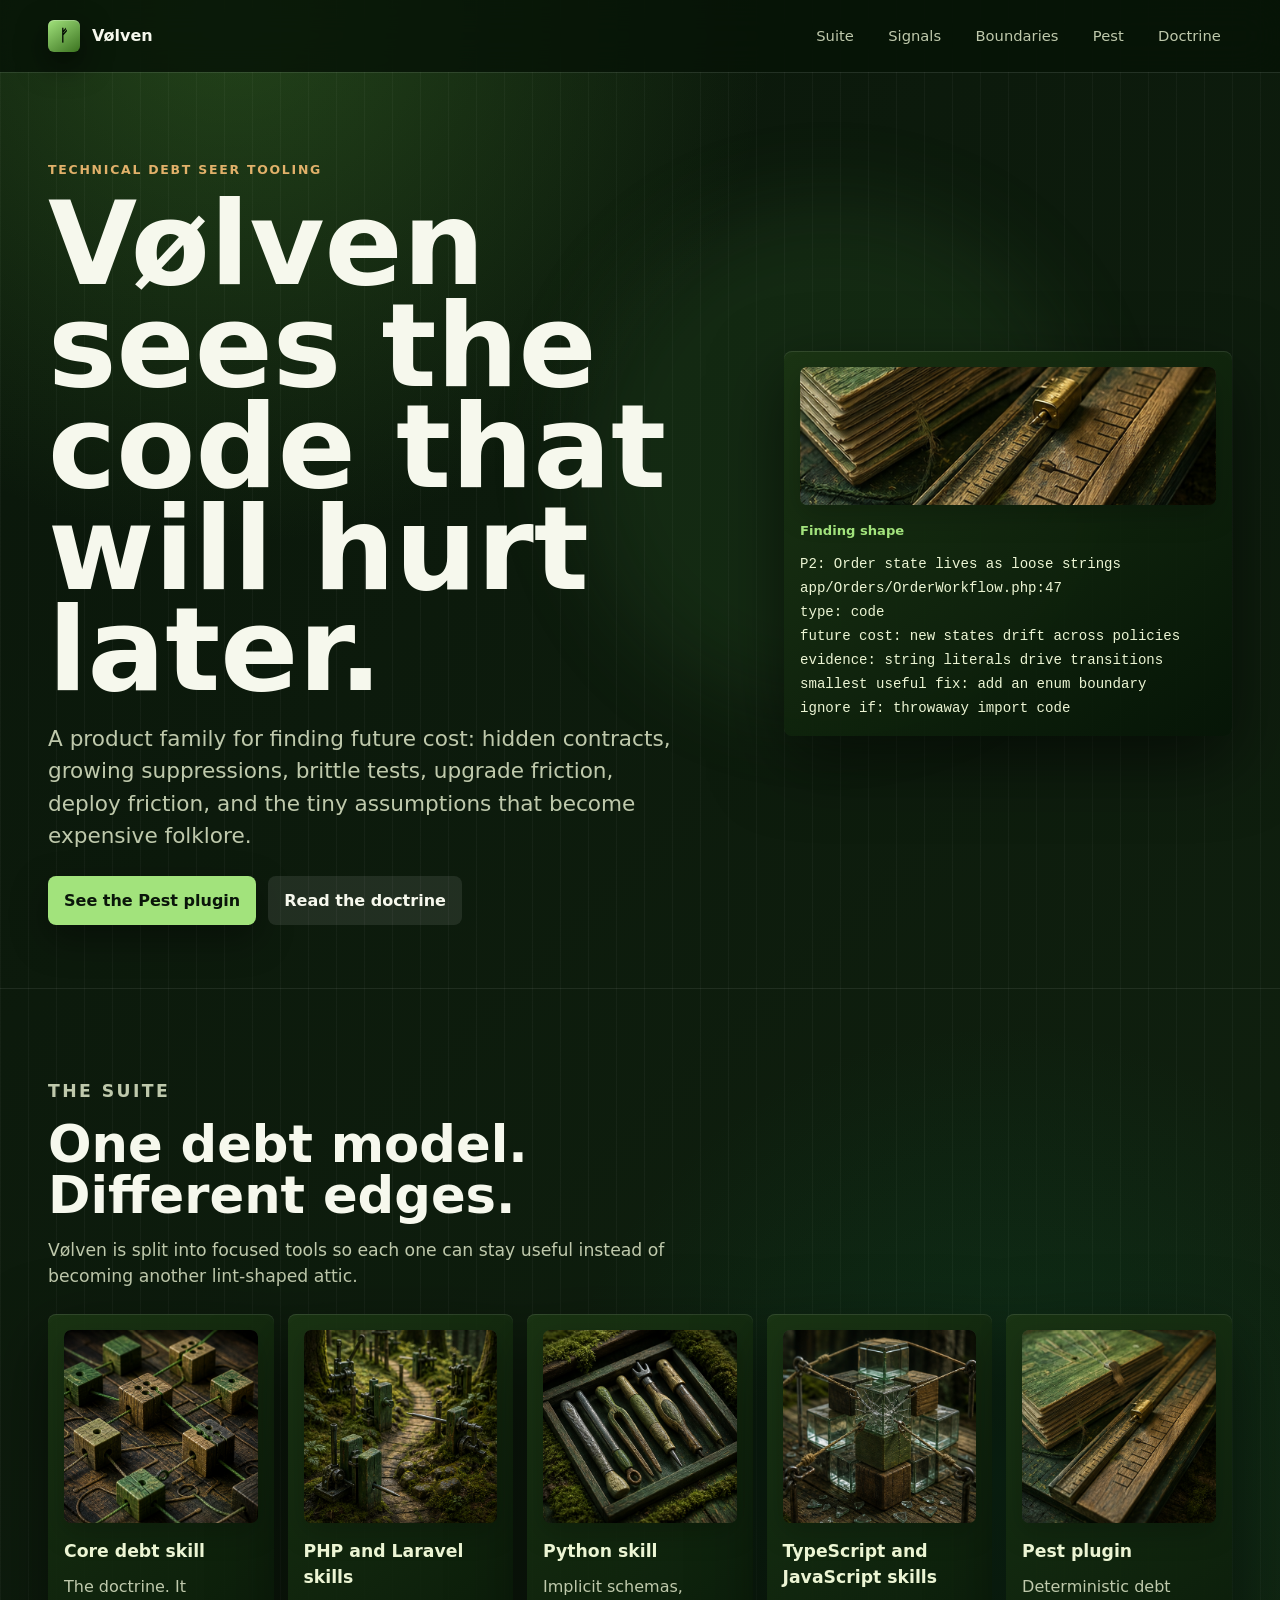
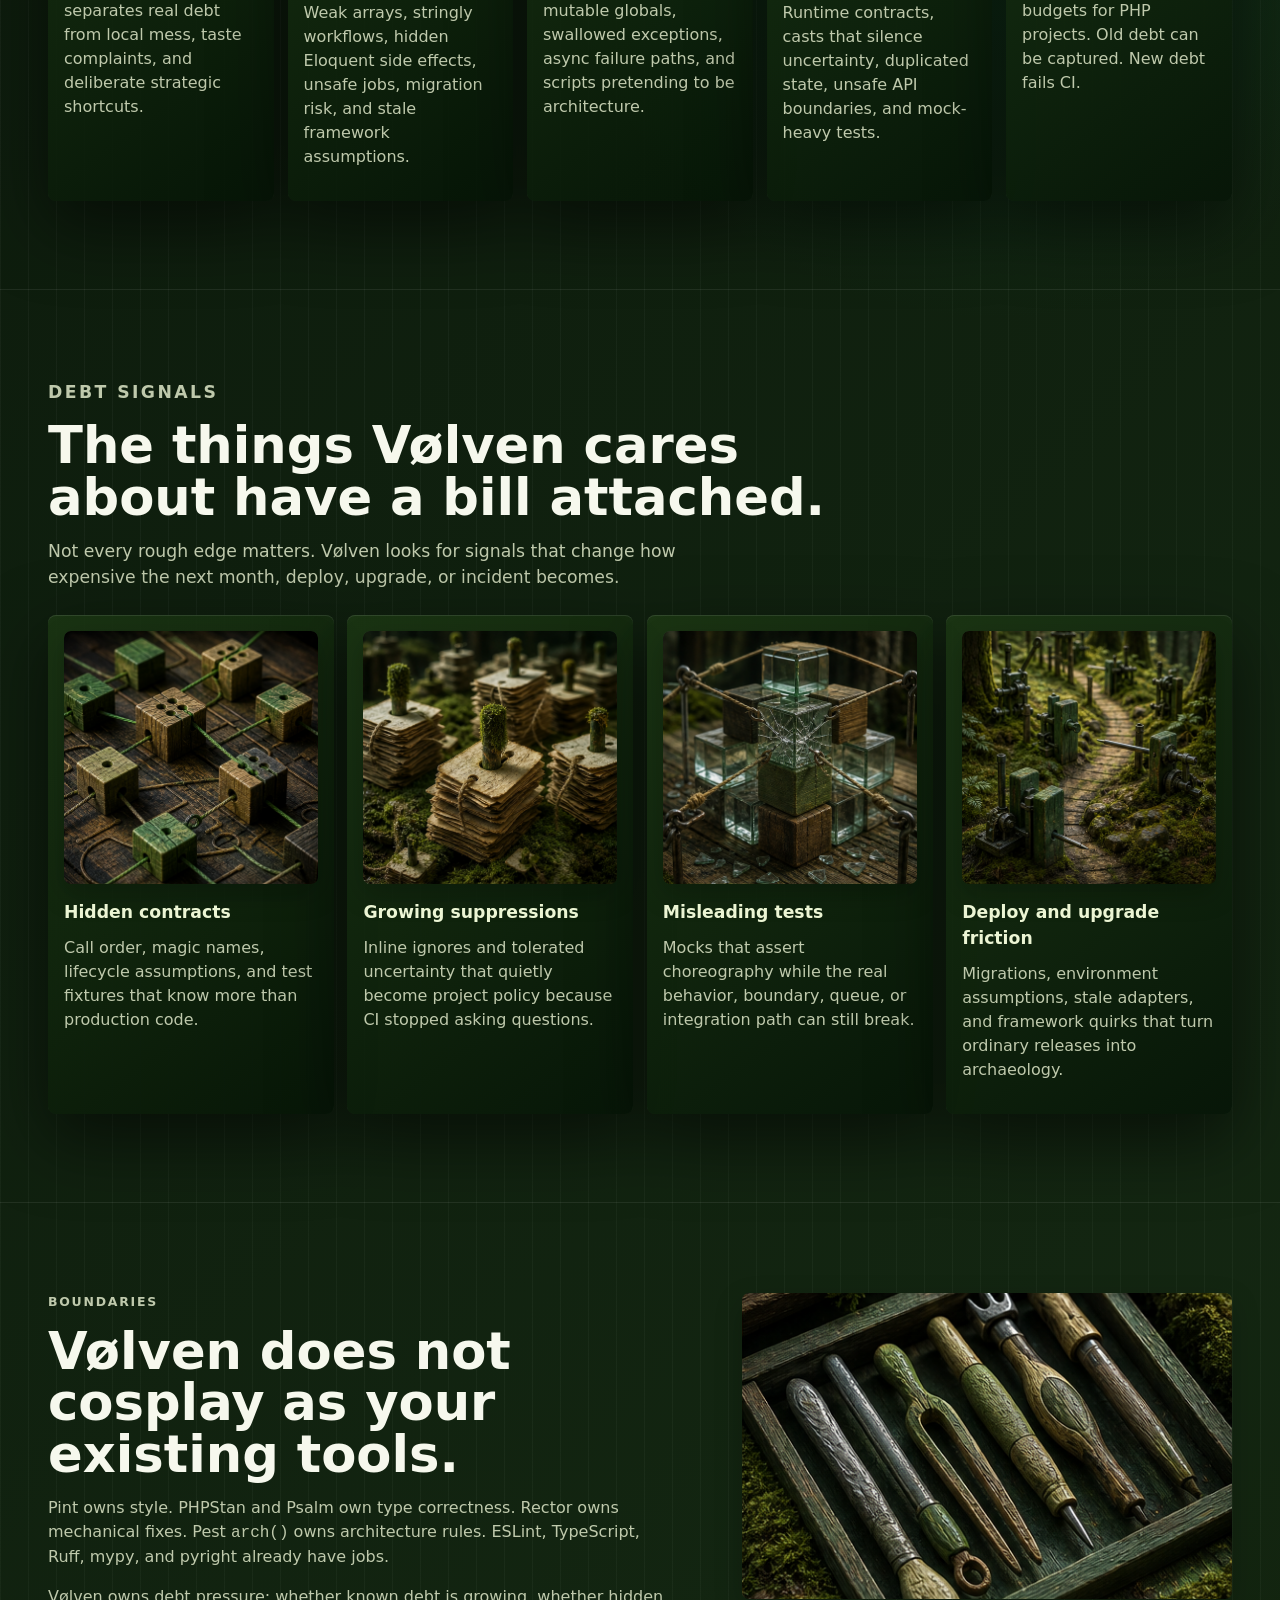
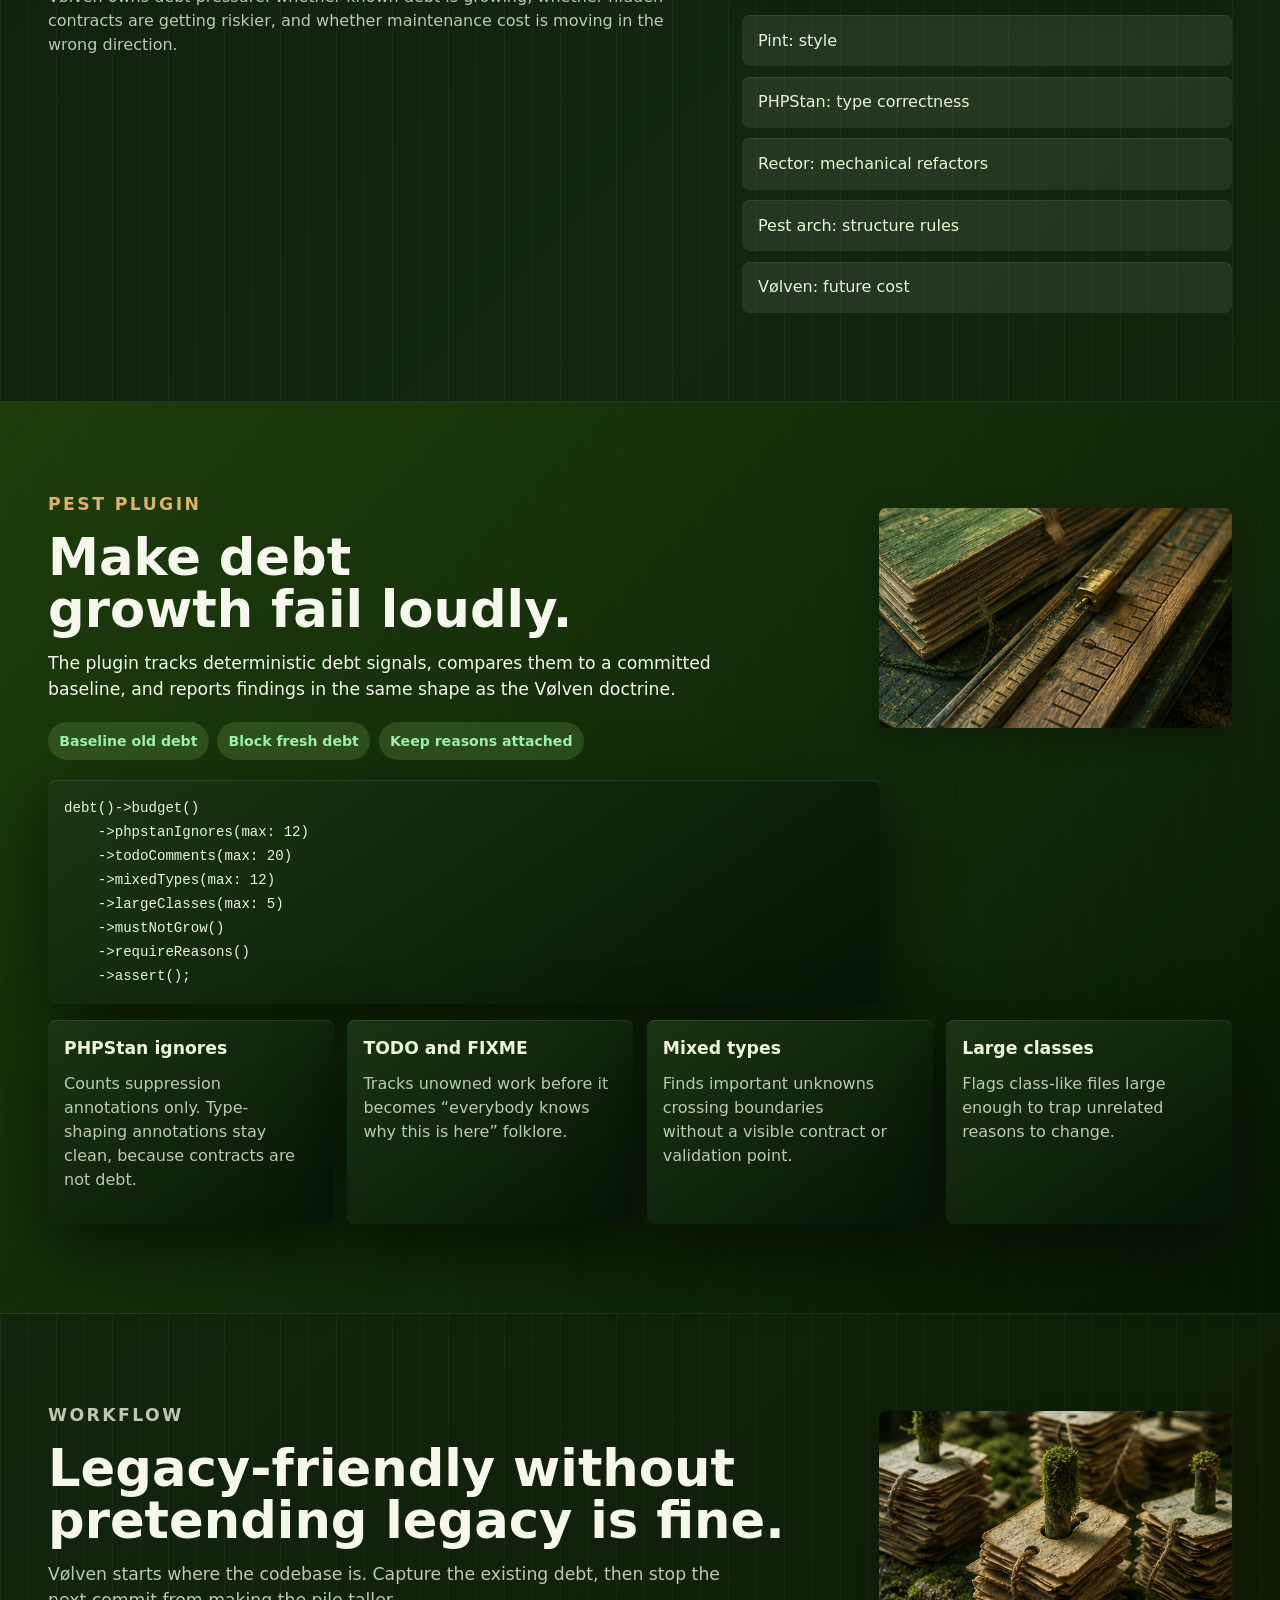
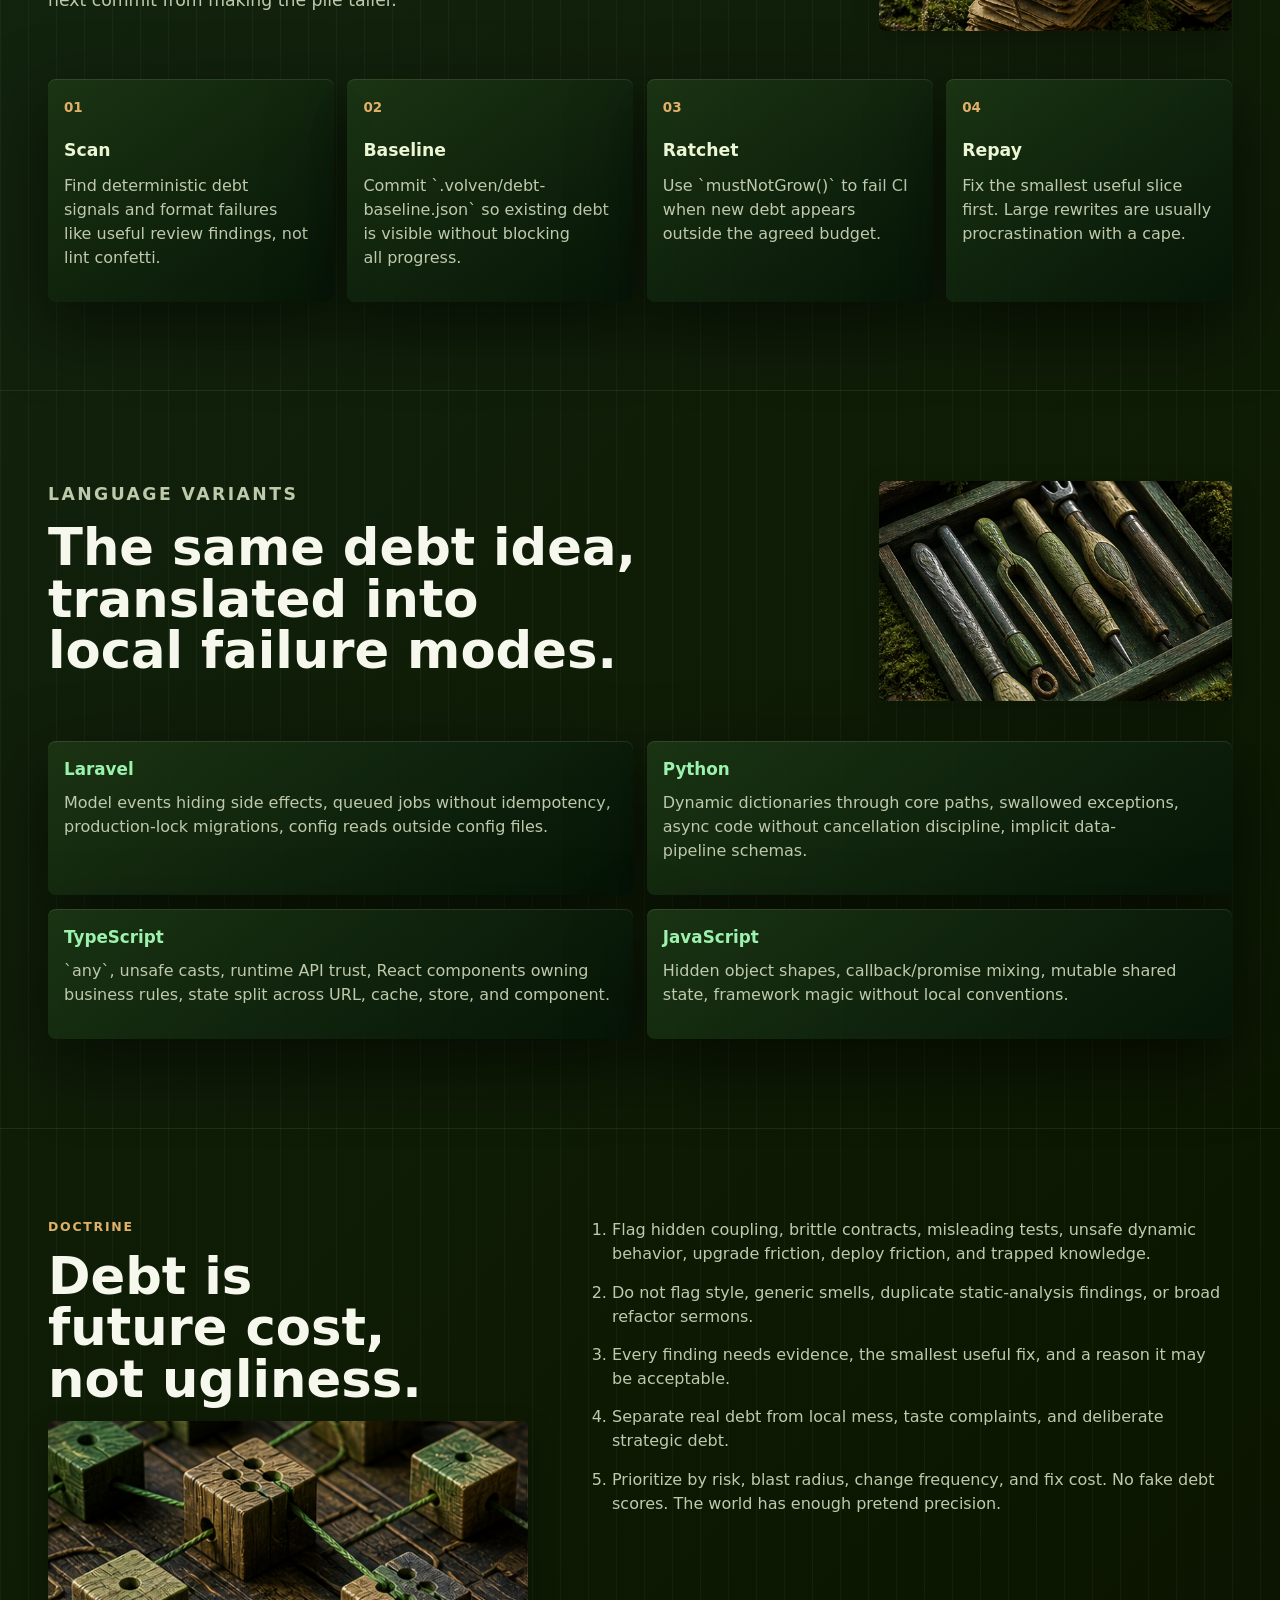
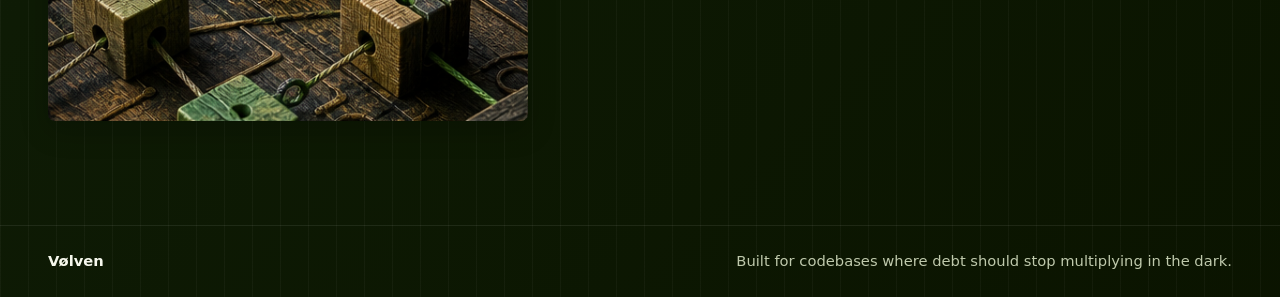
==== index.html @ 2386a79e "chore: initial Volven slice" ====
<!doctype html>
<html lang="en">
<head>
    <meta charset="utf-8">
    <meta name="viewport" content="width=device-width, initial-scale=1">
    <title>Vølven | Technical Debt Seer Tooling</title>
    <meta name="description" content="Vølven sees the code that will hurt later. Debt-review skills and Pest budgets for teams that want debt growth to fail in CI.">
    <link rel="icon" href="./assets/images/baseline-ratchet.png">
    <link rel="stylesheet" href="./assets/styles.css">
</head>
<body>
    <header class="site-header" aria-label="Site header">
        <a class="brand" href="#top" aria-label="Vølven home">
            <span class="brand-mark" aria-hidden="true">ᚠ</span>
            <span>Vølven</span>
        </a>
        <nav aria-label="Primary navigation">
            <a href="#suite">Suite</a>
            <a href="#signals">Signals</a>
            <a href="#boundaries">Boundaries</a>
            <a href="#pest">Pest</a>
            <a href="#doctrine">Doctrine</a>
        </nav>
    </header>

    <main id="top">
        <section class="hero">
            <div class="hero-inner">
                <p class="eyebrow">Technical debt seer tooling</p>
                <h1>Vølven sees the code that will hurt later.</h1>
                <p class="hero-copy">A product family for finding future cost: hidden contracts, growing suppressions, brittle tests, upgrade friction, deploy friction, and the tiny assumptions that become expensive folklore.</p>
                <div class="hero-actions" aria-label="Primary actions">
                    <a class="button primary" href="#pest">See the Pest plugin</a>
                    <a class="button secondary" href="#doctrine">Read the doctrine</a>
                </div>
            </div>
            <aside class="hero-panel" aria-label="Debt finding example">
                <img class="panel-image" src="./assets/images/baseline-ratchet.png" alt="">
                <p class="panel-label">Finding shape</p>
                <pre><code>P2: Order state lives as loose strings
app/Orders/OrderWorkflow.php:47
type: code
future cost: new states drift across policies
evidence: string literals drive transitions
smallest useful fix: add an enum boundary
ignore if: throwaway import code</code></pre>
            </aside>
        </section>

        <section id="suite" class="section">
            <div class="section-heading">
                <p class="eyebrow">The suite</p>
                <h2>One debt model. Different edges.</h2>
                <p>Vølven is split into focused tools so each one can stay useful instead of becoming another lint-shaped attic.</p>
            </div>
            <div class="suite-grid">
                <article>
                    <img class="card-image" src="./assets/images/hidden-contracts.png" alt="">
                    <h3>Core debt skill</h3>
                    <p>The doctrine. It separates real debt from local mess, taste complaints, and deliberate strategic shortcuts.</p>
                </article>
                <article>
                    <img class="card-image" src="./assets/images/deploy-friction.png" alt="">
                    <h3>PHP and Laravel skills</h3>
                    <p>Weak arrays, stringly workflows, hidden Eloquent side effects, unsafe jobs, migration risk, and stale framework assumptions.</p>
                </article>
                <article>
                    <img class="card-image" src="./assets/images/language-variants.png" alt="">
                    <h3>Python skill</h3>
                    <p>Implicit schemas, mutable globals, swallowed exceptions, async failure paths, and scripts pretending to be architecture.</p>
                </article>
                <article>
                    <img class="card-image" src="./assets/images/brittle-tests.png" alt="">
                    <h3>TypeScript and JavaScript skills</h3>
                    <p>Runtime contracts, casts that silence uncertainty, duplicated state, unsafe API boundaries, and mock-heavy tests.</p>
                </article>
                <article>
                    <img class="card-image" src="./assets/images/baseline-ratchet.png" alt="">
                    <h3>Pest plugin</h3>
                    <p>Deterministic debt budgets for PHP projects. Old debt can be captured. New debt fails CI.</p>
                </article>
            </div>
        </section>

        <section id="signals" class="section">
            <div class="section-heading">
                <p class="eyebrow">Debt signals</p>
                <h2>The things Vølven cares about have a bill attached.</h2>
                <p>Not every rough edge matters. Vølven looks for signals that change how expensive the next month, deploy, upgrade, or incident becomes.</p>
            </div>
            <div class="signal-grid">
                <article>
                    <img class="card-image" src="./assets/images/hidden-contracts.png" alt="">
                    <h3>Hidden contracts</h3>
                    <p>Call order, magic names, lifecycle assumptions, and test fixtures that know more than production code.</p>
                </article>
                <article>
                    <img class="card-image" src="./assets/images/growing-suppressions.png" alt="">
                    <h3>Growing suppressions</h3>
                    <p>Inline ignores and tolerated uncertainty that quietly become project policy because CI stopped asking questions.</p>
                </article>
                <article>
                    <img class="card-image" src="./assets/images/brittle-tests.png" alt="">
                    <h3>Misleading tests</h3>
                    <p>Mocks that assert choreography while the real behavior, boundary, queue, or integration path can still break.</p>
                </article>
                <article>
                    <img class="card-image" src="./assets/images/deploy-friction.png" alt="">
                    <h3>Deploy and upgrade friction</h3>
                    <p>Migrations, environment assumptions, stale adapters, and framework quirks that turn ordinary releases into archaeology.</p>
                </article>
            </div>
        </section>

        <section id="boundaries" class="section split">
            <div>
                <p class="eyebrow">Boundaries</p>
                <h2>Vølven does not cosplay as your existing tools.</h2>
                <p>Pint owns style. PHPStan and Psalm own type correctness. Rector owns mechanical fixes. Pest <code>arch()</code> owns architecture rules. ESLint, TypeScript, Ruff, mypy, and pyright already have jobs.</p>
                <p>Vølven owns debt pressure: whether known debt is growing, whether hidden contracts are getting riskier, and whether maintenance cost is moving in the wrong direction.</p>
            </div>
            <div>
                <img class="section-image" src="./assets/images/language-variants.png" alt="">
                <div class="boundary-list" aria-label="Tool boundaries">
                    <span>Pint: style</span>
                    <span>PHPStan: type correctness</span>
                    <span>Rector: mechanical refactors</span>
                    <span>Pest arch: structure rules</span>
                    <span>Vølven: future cost</span>
                </div>
            </div>
        </section>

        <section id="pest" class="section pest-band">
            <div class="pest-layout">
                <div>
                    <p class="eyebrow">Pest plugin</p>
                    <h2>Make debt growth fail loudly.</h2>
                    <p>The plugin tracks deterministic debt signals, compares them to a committed baseline, and reports findings in the same shape as the Vølven doctrine.</p>
                    <div class="pest-points">
                        <span>Baseline old debt</span>
                        <span>Block fresh debt</span>
                        <span>Keep reasons attached</span>
                    </div>
                </div>
                <img class="section-image" src="./assets/images/baseline-ratchet.png" alt="">
            </div>
            <pre class="code-block"><code>debt()->budget()
    ->phpstanIgnores(max: 12)
    ->todoComments(max: 20)
    ->mixedTypes(max: 12)
    ->largeClasses(max: 5)
    ->mustNotGrow()
    ->requireReasons()
    ->assert();</code></pre>
            <div class="budget-grid">
                <article>
                    <h3>PHPStan ignores</h3>
                    <p>Counts suppression annotations only. Type-shaping annotations stay clean, because contracts are not debt.</p>
                </article>
                <article>
                    <h3>TODO and FIXME</h3>
                    <p>Tracks unowned work before it becomes “everybody knows why this is here” folklore.</p>
                </article>
                <article>
                    <h3>Mixed types</h3>
                    <p>Finds important unknowns crossing boundaries without a visible contract or validation point.</p>
                </article>
                <article>
                    <h3>Large classes</h3>
                    <p>Flags class-like files large enough to trap unrelated reasons to change.</p>
                </article>
            </div>
        </section>

        <section class="section workflow">
            <div class="section-intro">
                <div class="section-heading">
                    <p class="eyebrow">Workflow</p>
                    <h2>Legacy-friendly without pretending legacy is fine.</h2>
                    <p>Vølven starts where the codebase is. Capture the existing debt, then stop the next commit from making the pile taller.</p>
                </div>
                <img class="section-image" src="./assets/images/growing-suppressions.png" alt="">
            </div>
            <div class="workflow-steps">
                <article>
                    <span>01</span>
                    <h3>Scan</h3>
                    <p>Find deterministic debt signals and format failures like useful review findings, not lint confetti.</p>
                </article>
                <article>
                    <span>02</span>
                    <h3>Baseline</h3>
                    <p>Commit `.volven/debt-baseline.json` so existing debt is visible without blocking all progress.</p>
                </article>
                <article>
                    <span>03</span>
                    <h3>Ratchet</h3>
                    <p>Use `mustNotGrow()` to fail CI when new debt appears outside the agreed budget.</p>
                </article>
                <article>
                    <span>04</span>
                    <h3>Repay</h3>
                    <p>Fix the smallest useful slice first. Large rewrites are usually procrastination with a cape.</p>
                </article>
            </div>
        </section>

        <section class="section variants">
            <div class="section-intro">
                <div class="section-heading">
                    <p class="eyebrow">Language variants</p>
                    <h2>The same debt idea, translated into local failure modes.</h2>
                </div>
                <img class="section-image" src="./assets/images/language-variants.png" alt="">
            </div>
            <div class="variant-list">
                <article>
                    <strong>Laravel</strong>
                    <p>Model events hiding side effects, queued jobs without idempotency, production-lock migrations, config reads outside config files.</p>
                </article>
                <article>
                    <strong>Python</strong>
                    <p>Dynamic dictionaries through core paths, swallowed exceptions, async code without cancellation discipline, implicit data-pipeline schemas.</p>
                </article>
                <article>
                    <strong>TypeScript</strong>
                    <p>`any`, unsafe casts, runtime API trust, React components owning business rules, state split across URL, cache, store, and component.</p>
                </article>
                <article>
                    <strong>JavaScript</strong>
                    <p>Hidden object shapes, callback/promise mixing, mutable shared state, framework magic without local conventions.</p>
                </article>
            </div>
        </section>

        <section id="doctrine" class="section doctrine">
            <div>
                <p class="eyebrow">Doctrine</p>
                <h2>Debt is future cost, not ugliness.</h2>
                <img class="section-image" src="./assets/images/hidden-contracts.png" alt="">
            </div>
            <ol>
                <li>Flag hidden coupling, brittle contracts, misleading tests, unsafe dynamic behavior, upgrade friction, deploy friction, and trapped knowledge.</li>
                <li>Do not flag style, generic smells, duplicate static-analysis findings, or broad refactor sermons.</li>
                <li>Every finding needs evidence, the smallest useful fix, and a reason it may be acceptable.</li>
                <li>Separate real debt from local mess, taste complaints, and deliberate strategic debt.</li>
                <li>Prioritize by risk, blast radius, change frequency, and fix cost. No fake debt scores. The world has enough pretend precision.</li>
            </ol>
        </section>
    </main>

    <footer>
        <span>Vølven</span>
        <span>Built for codebases where debt should stop multiplying in the dark.</span>
    </footer>

    <script src="./assets/site.js"></script>
</body>
</html>
---- assets/styles.css ----
:root {
    color-scheme: dark;
    --wood-950: oklch(0.185 0.030 145);
    --wood-900: oklch(0.245 0.045 142);
    --wood-800: oklch(0.335 0.060 136);
    --moss-800: oklch(0.360 0.095 139);
    --moss-700: oklch(0.500 0.130 137);
    --moss-500: oklch(0.690 0.160 139);
    --moss-300: oklch(0.850 0.150 135);
    --fern-200: oklch(0.885 0.125 150);
    --lichen-100: oklch(0.955 0.045 120);
    --amber-300: oklch(0.790 0.105 76);
    --ink: oklch(0.975 0.015 115);
    --muted: oklch(0.820 0.040 122);
    --shadow: oklch(0.070 0.015 145 / 0.55);
    --radius: 8px;
}

* {
    box-sizing: border-box;
}

html {
    scroll-behavior: smooth;
    -webkit-font-smoothing: antialiased;
}

body {
    margin: 0;
    min-width: 320px;
    background:
        linear-gradient(90deg, oklch(1 0 0 / 0.035) 1px, transparent 1px) 0 0 / 28px 28px,
        radial-gradient(circle at 18% 0%, oklch(0.620 0.150 138 / 0.34), transparent 34rem),
        radial-gradient(circle at 78% 22%, oklch(0.500 0.120 155 / 0.20), transparent 28rem),
        linear-gradient(135deg, var(--wood-950), var(--wood-900) 52%, oklch(0.175 0.045 128));
    color: var(--ink);
    font-family: Inter, ui-sans-serif, system-ui, -apple-system, BlinkMacSystemFont, "Segoe UI", sans-serif;
    line-height: 1.5;
    animation: page-glow 16s ease-in-out infinite alternate;
}

a {
    color: inherit;
}

code,
pre {
    font-family: "SFMono-Regular", Consolas, "Liberation Mono", monospace;
}

.site-header {
    position: sticky;
    top: 0;
    z-index: 10;
    display: flex;
    align-items: center;
    justify-content: space-between;
    gap: 1rem;
    padding: 1rem clamp(1rem, 4vw, 3rem);
    background: oklch(0.175 0.035 145 / 0.84);
    backdrop-filter: blur(18px);
    box-shadow: 0 1px 0 oklch(1 0 0 / 0.10);
}

.brand,
nav {
    display: flex;
    align-items: center;
    gap: 0.75rem;
}

.brand {
    text-decoration: none;
    font-weight: 800;
    letter-spacing: 0;
}

.brand-mark {
    display: grid;
    width: 2rem;
    height: 2rem;
    place-items: center;
    border-radius: 6px;
    background: linear-gradient(145deg, var(--moss-300), var(--moss-700));
    color: oklch(0.130 0.025 145);
    box-shadow: inset 0 1px 0 oklch(1 0 0 / 0.24), 0 12px 30px var(--shadow);
    animation: mark-breathe 5s ease-in-out infinite;
}

nav a {
    padding: 0.55rem 0.7rem;
    border-radius: 6px;
    color: var(--muted);
    font-size: 0.92rem;
    text-decoration: none;
    transition: color 160ms ease-out, background-color 160ms ease-out, scale 120ms ease-out, translate 160ms ease-out;
}

nav a:active,
.button:active {
    scale: 0.96;
}

.hero {
    position: relative;
    display: grid;
    min-height: calc(100svh - 4.1rem);
    grid-template-columns: minmax(0, 1.08fr) minmax(20rem, 0.72fr);
    gap: clamp(2rem, 5vw, 5rem);
    align-items: center;
    padding: clamp(3rem, 7vw, 7rem) clamp(1rem, 4vw, 3rem) clamp(2rem, 5vw, 4rem);
    box-shadow: inset 0 -1px 0 oklch(1 0 0 / 0.08);
    overflow: hidden;
}

.hero::before {
    position: absolute;
    inset: 14% auto auto 48%;
    width: 32rem;
    height: 32rem;
    border-radius: 50%;
    background: oklch(0.650 0.150 140 / 0.11);
    content: "";
    filter: blur(42px);
    pointer-events: none;
    transform: translate3d(-8%, 0, 0);
    animation: hero-drift 13s ease-in-out infinite alternate;
}

.hero > * {
    position: relative;
}

.hero-inner {
    max-width: 54rem;
    animation: rise-in 720ms cubic-bezier(0.2, 0, 0, 1) both;
}

.eyebrow {
    margin: 0 0 0.9rem;
    color: var(--amber-300);
    font-size: 0.78rem;
    font-weight: 800;
    letter-spacing: 0.14em;
    text-transform: uppercase;
}

h1,
h2,
h3,
p {
    margin-top: 0;
}

h1 {
    max-width: 13ch;
    margin-bottom: 1.35rem;
    font-size: clamp(4rem, 9vw, 8.6rem);
    line-height: 0.88;
    letter-spacing: 0;
    text-wrap: balance;
}

h2 {
    margin-bottom: 1rem;
    font-size: clamp(2rem, 4vw, 4rem);
    line-height: 1;
    letter-spacing: 0;
    text-wrap: balance;
}

h3 {
    margin-bottom: 0.6rem;
    color: var(--lichen-100);
    font-size: 1.08rem;
}

.hero-copy,
.section-heading p,
.split p,
.suite-grid p,
.signal-grid p,
.budget-grid p,
.workflow-steps p,
.variant-list p,
.doctrine li,
footer {
    color: var(--muted);
    text-wrap: pretty;
}

.hero-copy {
    max-width: 46rem;
    margin-bottom: 1.5rem;
    font-size: clamp(1.08rem, 2vw, 1.35rem);
}

.hero-actions {
    display: flex;
    flex-wrap: wrap;
    gap: 0.75rem;
}

.button {
    display: inline-flex;
    min-height: 2.8rem;
    align-items: center;
    justify-content: center;
    border-radius: var(--radius);
    padding: 0.78rem 1rem;
    font-weight: 800;
    text-decoration: none;
    transition: background-color 160ms ease-out, color 160ms ease-out, scale 120ms ease-out, box-shadow 160ms ease-out, translate 160ms ease-out;
}

.button.primary {
    background: var(--moss-300);
    color: var(--wood-950);
    box-shadow: 0 14px 36px oklch(0.080 0.020 145 / 0.38);
}

.button.secondary {
    background: oklch(1 0 0 / 0.09);
    color: var(--ink);
}

.hero-panel,
.code-block,
.suite-grid article,
.signal-grid article,
.budget-grid article,
.workflow-steps article,
.variant-list article {
    border-radius: var(--radius);
    background: linear-gradient(145deg, oklch(0.300 0.065 139 / 0.94), oklch(0.180 0.036 145 / 0.94));
    box-shadow: inset 0 1px 0 oklch(1 0 0 / 0.10), 0 24px 70px var(--shadow);
    transition: box-shadow 220ms ease-out, translate 220ms ease-out, scale 220ms ease-out;
}

.hero-panel {
    padding: 1rem;
    overflow: hidden;
    animation: rise-in 820ms 120ms cubic-bezier(0.2, 0, 0, 1) both;
}


.panel-image,
.card-image,
.section-image {
    display: block;
    width: 100%;
    object-fit: cover;
    border-radius: 7px;
    box-shadow: inset 0 1px 0 oklch(1 0 0 / 0.10), 0 10px 28px oklch(0.070 0.015 145 / 0.22);
    transform-origin: center;
    transition: scale 360ms cubic-bezier(0.2, 0, 0, 1), filter 360ms ease-out;
}


.panel-image {
    aspect-ratio: 3 / 1;
    margin-bottom: 1rem;
}

.panel-label {
    margin-bottom: 0.7rem;
    color: var(--moss-300);
    font-size: 0.82rem;
    font-weight: 800;
}

pre {
    margin: 0;
    overflow-x: auto;
    white-space: pre-wrap;
}

.hero-panel code,
.code-block code {
    color: var(--lichen-100);
    font-size: 0.88rem;
}

.section {
    padding: clamp(3rem, 7vw, 6rem) clamp(1rem, 4vw, 3rem);
    box-shadow: inset 0 -1px 0 oklch(1 0 0 / 0.08);
}

.reveal {
    opacity: 0;
    transform: translateY(24px);
}

.reveal.is-visible {
    opacity: 1;
    transform: translateY(0);
    transition: opacity 620ms ease-out, transform 720ms cubic-bezier(0.2, 0, 0, 1);
}

.suite-grid article.reveal:nth-child(2),
.signal-grid article.reveal:nth-child(2),
.budget-grid article.reveal:nth-child(2),
.workflow-steps article.reveal:nth-child(2),
.variant-list article.reveal:nth-child(2) {
    transition-delay: 80ms;
}

.suite-grid article.reveal:nth-child(3),
.signal-grid article.reveal:nth-child(3),
.budget-grid article.reveal:nth-child(3),
.workflow-steps article.reveal:nth-child(3) {
    transition-delay: 140ms;
}

.suite-grid article.reveal:nth-child(4),
.signal-grid article.reveal:nth-child(4),
.budget-grid article.reveal:nth-child(4),
.workflow-steps article.reveal:nth-child(4) {
    transition-delay: 200ms;
}

.suite-grid article.reveal:nth-child(5) {
    transition-delay: 260ms;
}

.section-heading {
    max-width: 56rem;
    margin-bottom: 1.5rem;
}

.section-heading p,
.pest-layout p {
    max-width: 44rem;
    font-size: 1.08rem;
}

.suite-grid,
.signal-grid,
.budget-grid,
.workflow-steps,
.variant-list {
    display: grid;
    gap: 0.85rem;
}

.suite-grid {
    grid-template-columns: repeat(5, minmax(0, 1fr));
}

.signal-grid,
.budget-grid,
.workflow-steps {
    grid-template-columns: repeat(4, minmax(0, 1fr));
}

.variant-list {
    grid-template-columns: repeat(2, minmax(0, 1fr));
}

.suite-grid article,
.signal-grid article {
    min-height: 14rem;
    padding: 1rem;
}

.budget-grid article,
.workflow-steps article,
.variant-list article {
    padding: 1rem;
}

.card-image {
    aspect-ratio: 1 / 1;
    margin-bottom: 1rem;
}

.section-image {
    aspect-ratio: 16 / 10;
    margin-bottom: 1rem;
}

.section-intro {
    display: grid;
    grid-template-columns: minmax(0, 1fr) minmax(16rem, 0.46fr);
    gap: clamp(1.5rem, 5vw, 4rem);
    align-items: center;
    margin-bottom: 1.5rem;
}

.split,
.pest-layout,
.doctrine {
    display: grid;
    gap: clamp(1.5rem, 5vw, 4rem);
    align-items: start;
}

.split {
    grid-template-columns: minmax(0, 0.9fr) minmax(18rem, 0.7fr);
}

.boundary-list {
    display: grid;
    gap: 0.65rem;
}

.boundary-list span {
    padding: 0.85rem 1rem;
    border-radius: var(--radius);
    background: oklch(1 0 0 / 0.08);
    color: var(--lichen-100);
    box-shadow: inset 0 1px 0 oklch(1 0 0 / 0.08);
}

.pest-band {
    background:
        linear-gradient(135deg, oklch(0.355 0.095 136 / 0.78), transparent),
        oklch(0.170 0.036 145 / 0.55);
}

.pest-layout {
    grid-template-columns: minmax(0, 1fr) minmax(16rem, 0.46fr);
    align-items: center;
    margin-bottom: 1.25rem;
}

.pest-points {
    display: grid;
    grid-template-columns: repeat(3, max-content);
    gap: 0.55rem;
    margin-top: 1.2rem;
}

.pest-points span {
    padding: 0.55rem 0.7rem;
    border-radius: 999px;
    background: oklch(0.850 0.150 135 / 0.16);
    color: var(--fern-200);
    font-size: 0.88rem;
    font-weight: 800;
}

.code-block {
    max-width: 52rem;
    padding: 1rem;
}

.budget-grid {
    margin-top: 1rem;
}

.workflow-steps span {
    display: inline-flex;
    margin-bottom: 1.25rem;
    color: var(--amber-300);
    font-size: 0.84rem;
    font-weight: 900;
    font-variant-numeric: tabular-nums;
}

.variant-list strong {
    display: block;
    margin-bottom: 0.55rem;
    color: var(--fern-200);
    font-size: 1.05rem;
}

.doctrine {
    grid-template-columns: minmax(0, 0.75fr) minmax(0, 1fr);
}

.doctrine ol {
    margin: 0;
    padding-left: 1.25rem;
}

.doctrine li + li {
    margin-top: 0.9rem;
}

footer {
    display: flex;
    justify-content: space-between;
    gap: 1rem;
    padding: 1.5rem clamp(1rem, 4vw, 3rem);
    font-size: 0.92rem;
}

footer span:first-child {
    color: var(--ink);
    font-weight: 800;
}

@media (hover: hover) and (pointer: fine) {
    nav a:hover {
        background: oklch(1 0 0 / 0.08);
        color: var(--ink);
        translate: 0 -1px;
    }

    .button:hover {
        translate: 0 -2px;
    }

    .suite-grid article:hover,
    .signal-grid article:hover,
    .budget-grid article:hover,
    .workflow-steps article:hover,
    .variant-list article:hover {
        translate: 0 -4px;
        box-shadow: inset 0 1px 0 oklch(1 0 0 / 0.14), 0 30px 86px oklch(0.070 0.015 145 / 0.66);
    }

    .hero-panel:hover .panel-image,
    .suite-grid article:hover .card-image,
    .signal-grid article:hover .card-image,
    .section-image:hover {
        scale: 1.025;
        filter: saturate(1.08) brightness(1.04);
    }
}

@keyframes rise-in {
    from {
        opacity: 0;
        transform: translateY(18px);
    }

    to {
        opacity: 1;
        transform: translateY(0);
    }
}

@keyframes hero-drift {
    from {
        transform: translate3d(-8%, 0, 0) scale(1);
    }

    to {
        transform: translate3d(8%, 4%, 0) scale(1.08);
    }
}

@keyframes mark-breathe {
    0%,
    100% {
        box-shadow: inset 0 1px 0 oklch(1 0 0 / 0.24), 0 12px 30px var(--shadow);
    }

    50% {
        box-shadow: inset 0 1px 0 oklch(1 0 0 / 0.30), 0 12px 34px oklch(0.690 0.160 139 / 0.28);
    }
}

@keyframes page-glow {
    from {
        background-position: 0 0, 0 0, 0 0, 0 0;
    }

    to {
        background-position: 12px 0, 2rem 0, -2rem 1rem, 0 0;
    }
}

@media (max-width: 980px) {
    .hero,
    .split,
    .doctrine,
    .pest-layout,
    .section-intro {
        grid-template-columns: 1fr;
    }

    .suite-grid,
    .signal-grid,
    .budget-grid,
    .workflow-steps {
        grid-template-columns: repeat(2, minmax(0, 1fr));
    }

    .pest-points {
        grid-template-columns: 1fr;
    }
}

@media (max-width: 680px) {
    .site-header {
        align-items: flex-start;
        flex-direction: column;
    }

    nav {
        width: 100%;
        overflow-x: auto;
        padding-bottom: 0.2rem;
        scrollbar-width: thin;
    }

    h1 {
        font-size: clamp(3.1rem, 19vw, 4.8rem);
    }

    .suite-grid,
    .signal-grid,
    .budget-grid,
    .workflow-steps,
    .variant-list {
        grid-template-columns: 1fr;
    }

    .suite-grid article,
    .signal-grid article {
        min-height: auto;
    }

    footer {
        flex-direction: column;
    }
}

@media (prefers-reduced-motion: reduce) {
    *,
    *::before,
    *::after {
        scroll-behavior: auto !important;
        transition-duration: 1ms !important;
        animation-duration: 1ms !important;
        animation-iteration-count: 1 !important;
    }

    .reveal {
        opacity: 1;
        transform: none;
    }
}
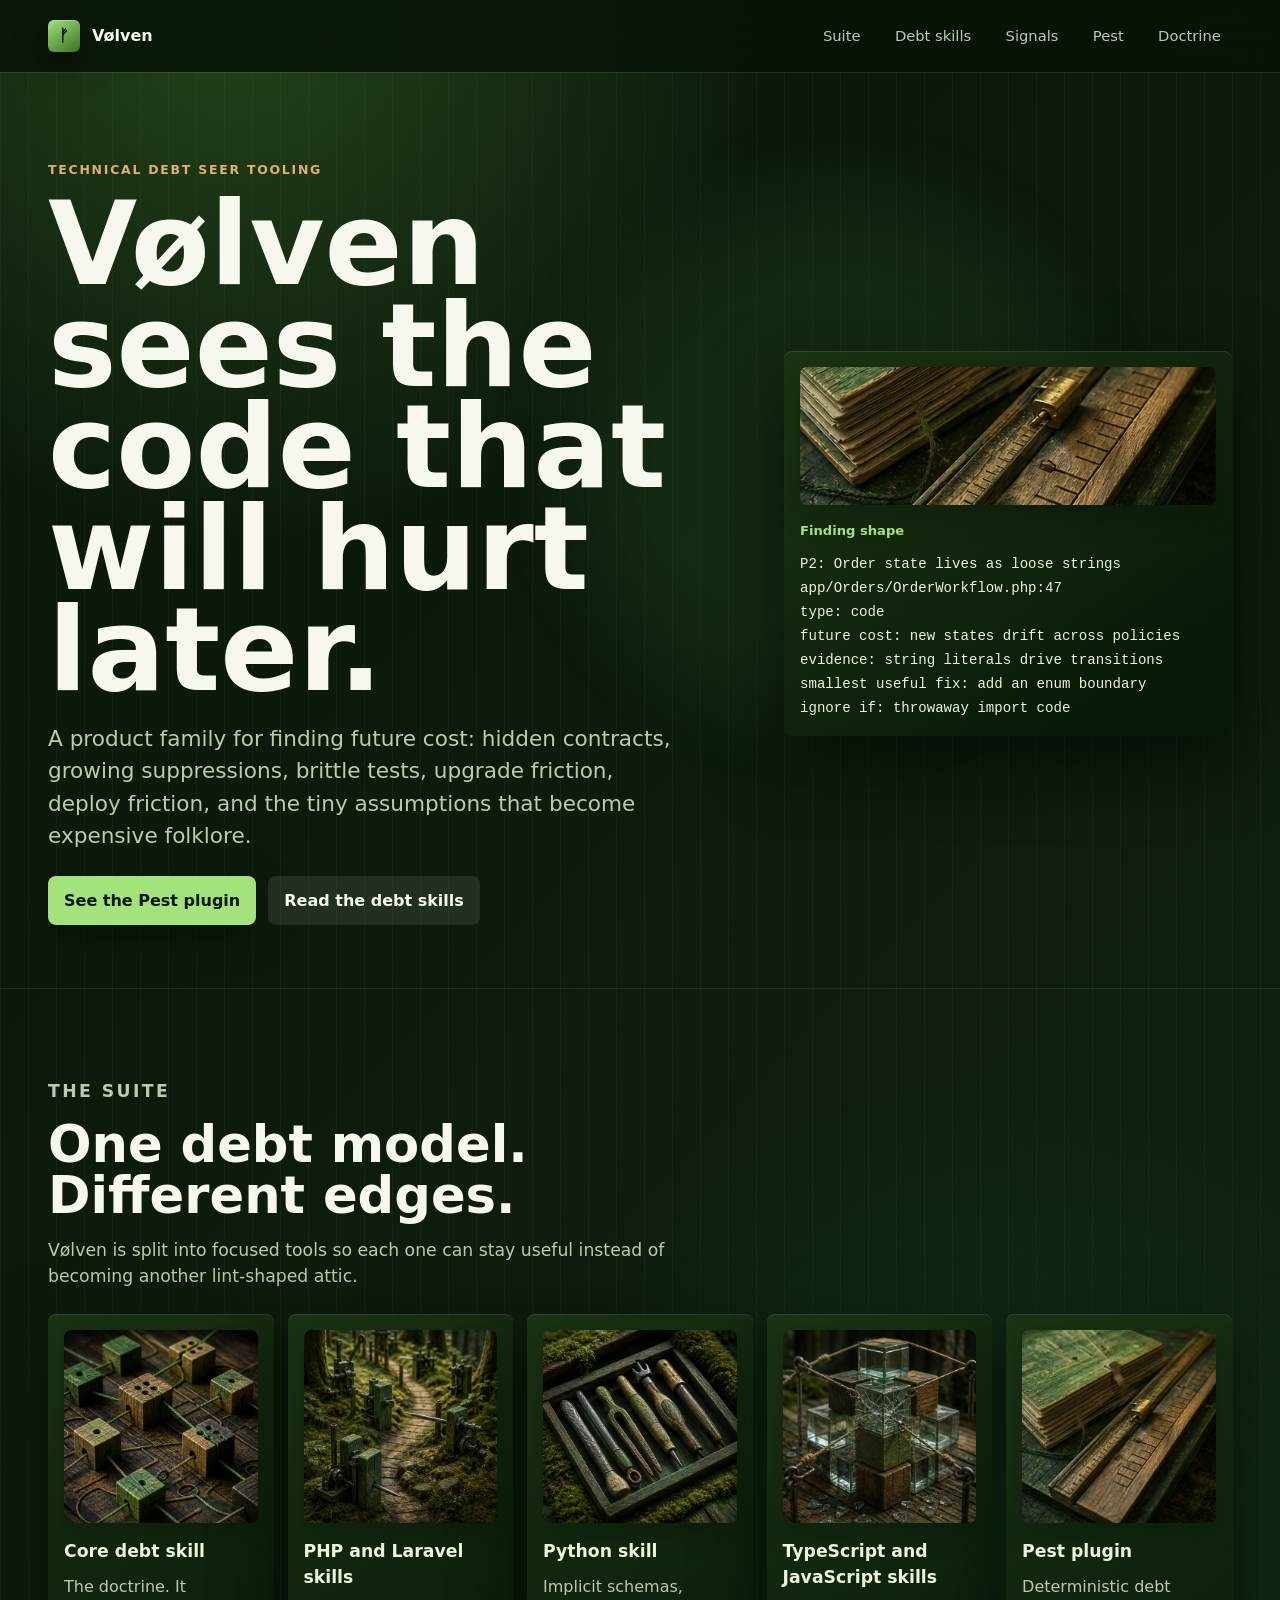
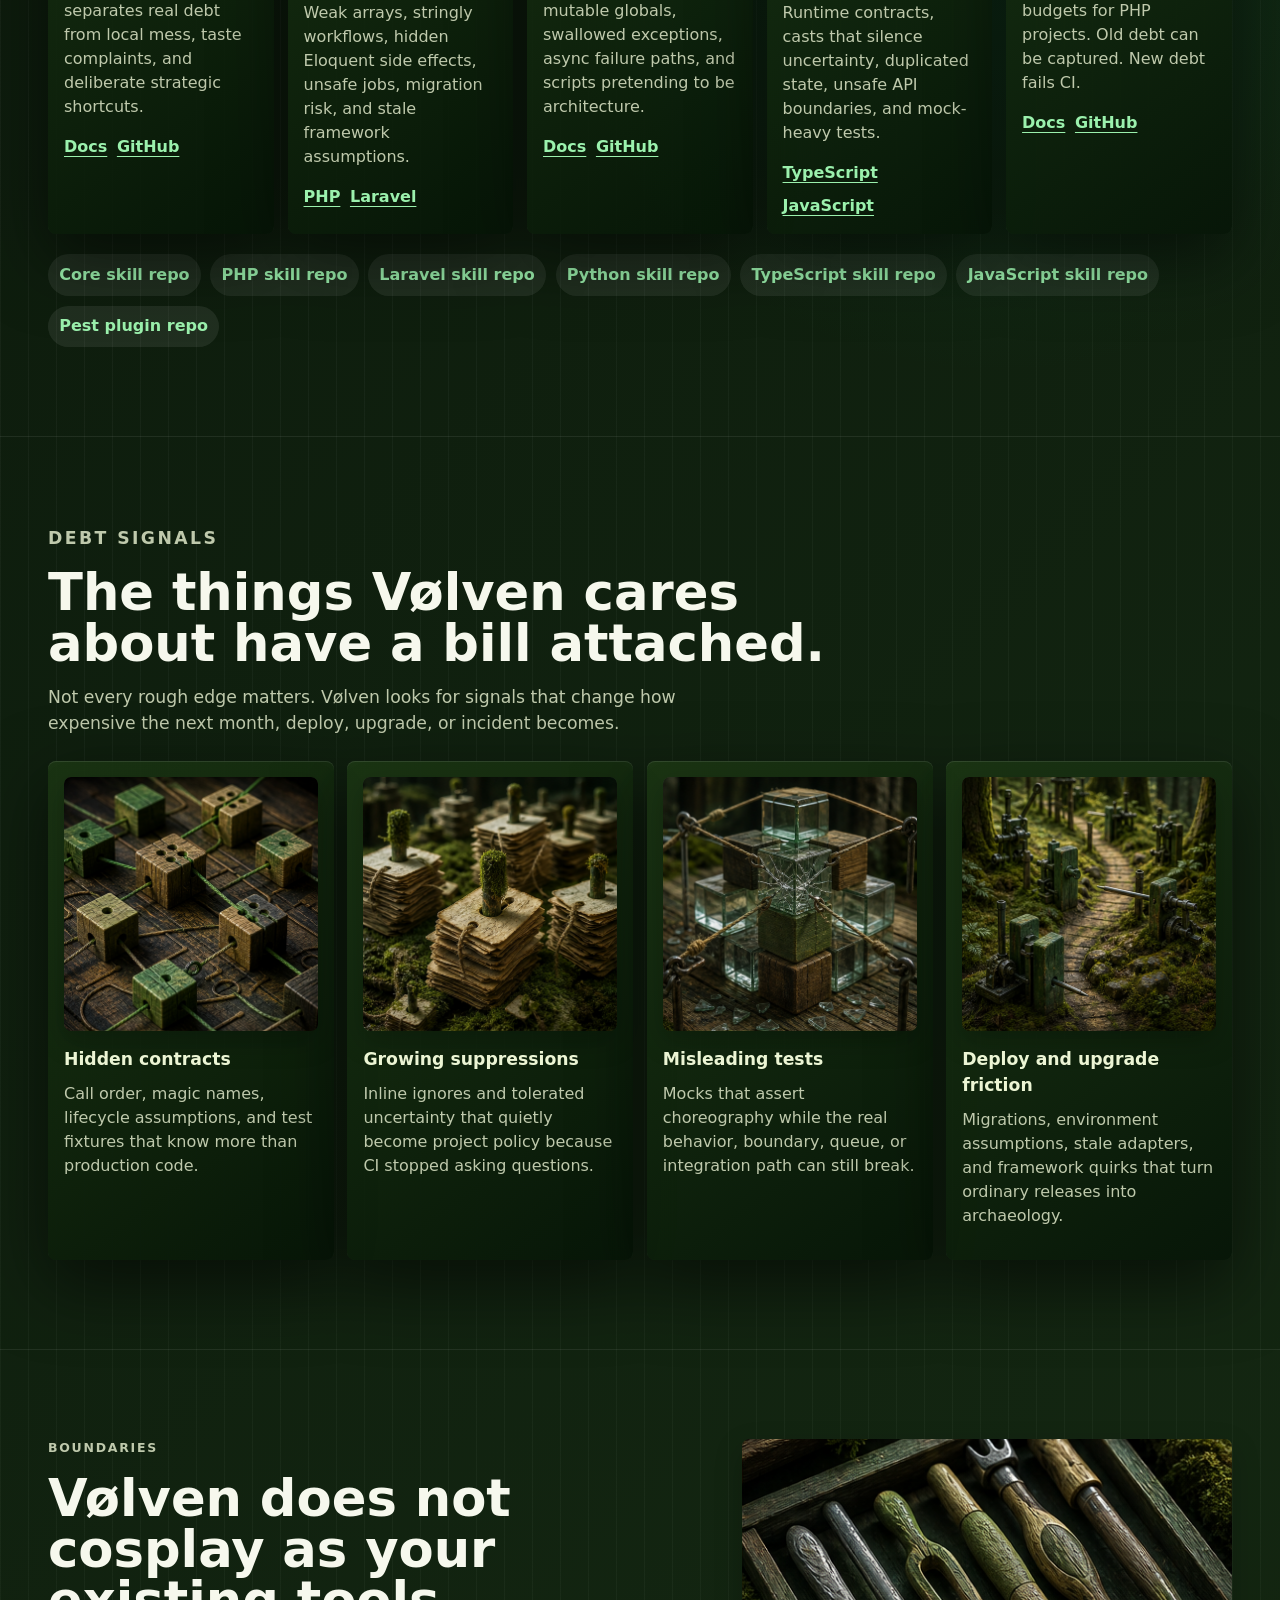
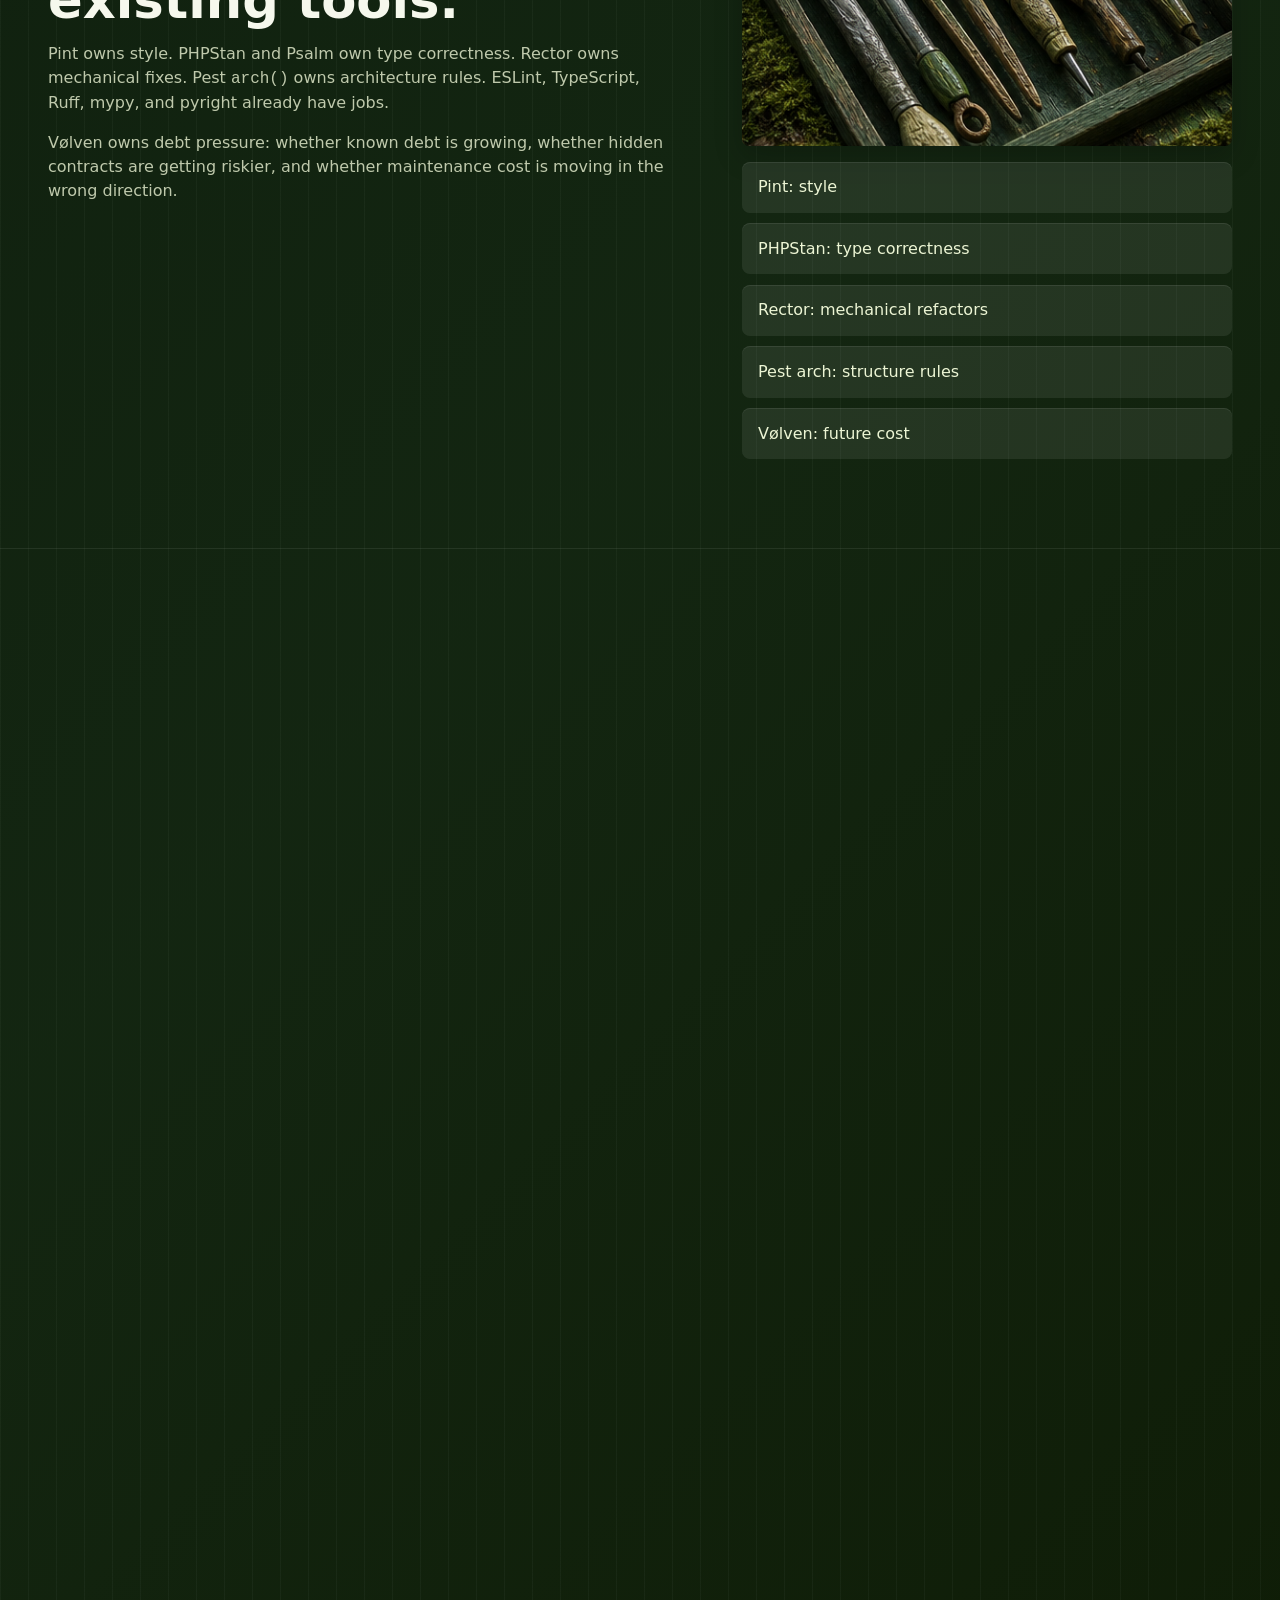
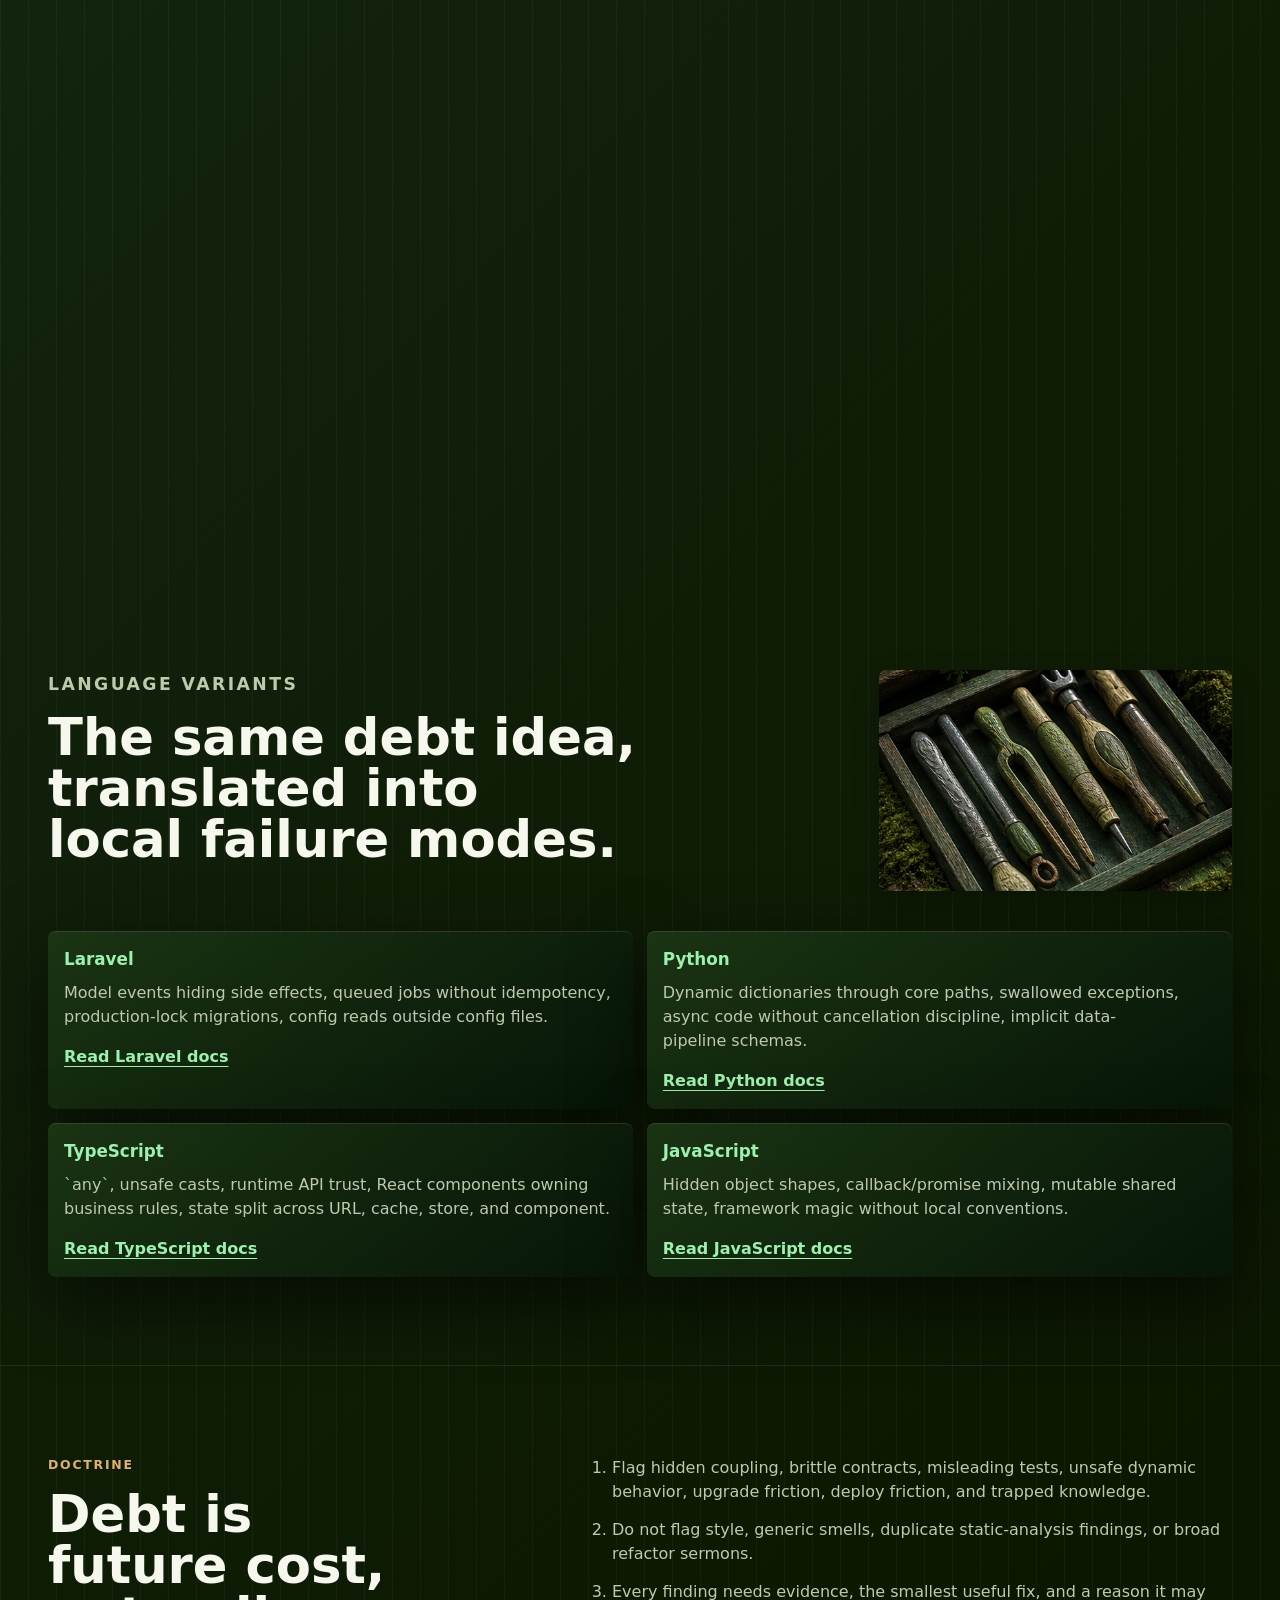
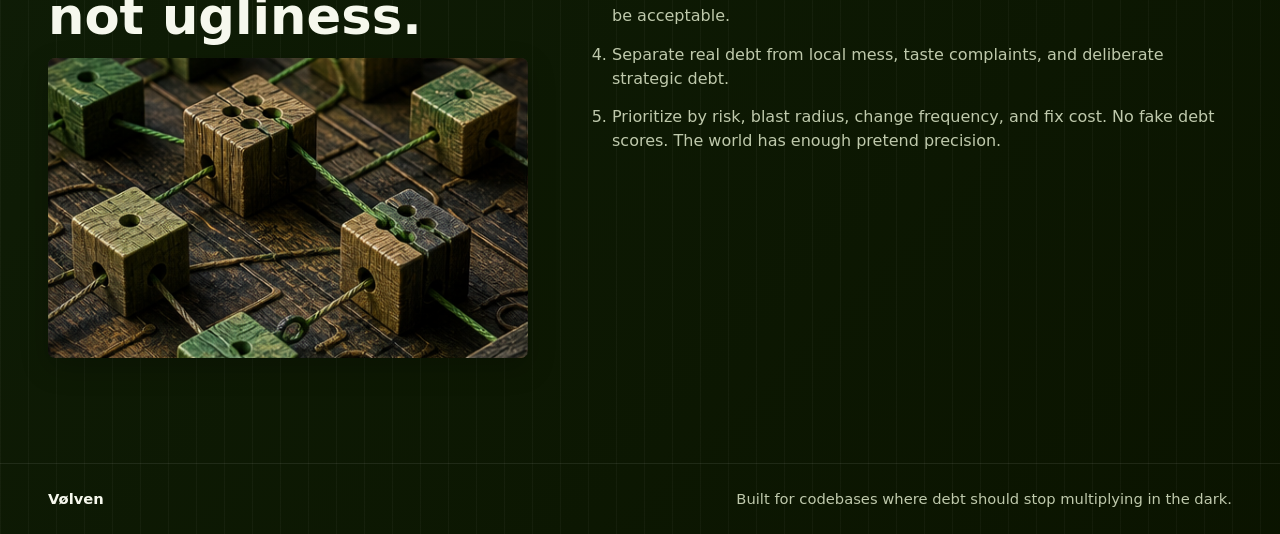
==== commit 9ad603f9: "docs: expand site documentation - Add debt skill documentation pages for the core and language-speci" ====
--- a/index.html
+++ b/index.html
@@ -16,9 +16,9 @@
         </a>
         <nav aria-label="Primary navigation">
             <a href="#suite">Suite</a>
+            <a href="debt-skills/">Debt skills</a>
             <a href="#signals">Signals</a>
-            <a href="#boundaries">Boundaries</a>
-            <a href="#pest">Pest</a>
+            <a href="pest-plugin/">Pest</a>
             <a href="#doctrine">Doctrine</a>
         </nav>
     </header>
@@ -30,8 +30,8 @@
                 <h1>Vølven sees the code that will hurt later.</h1>
                 <p class="hero-copy">A product family for finding future cost: hidden contracts, growing suppressions, brittle tests, upgrade friction, deploy friction, and the tiny assumptions that become expensive folklore.</p>
                 <div class="hero-actions" aria-label="Primary actions">
-                    <a class="button primary" href="#pest">See the Pest plugin</a>
-                    <a class="button secondary" href="#doctrine">Read the doctrine</a>
+                    <a class="button primary" href="pest-plugin/">See the Pest plugin</a>
+                    <a class="button secondary" href="debt-skills/">Read the debt skills</a>
                 </div>
             </div>
             <aside class="hero-panel" aria-label="Debt finding example">
@@ -58,27 +58,56 @@
                     <img class="card-image" src="./assets/images/hidden-contracts.png" alt="">
                     <h3>Core debt skill</h3>
                     <p>The doctrine. It separates real debt from local mess, taste complaints, and deliberate strategic shortcuts.</p>
+                    <div class="link-row">
+                        <a href="debt-skills/core.html">Docs</a>
+                        <a href="https://github.com/odinns/volven-debt-skill">GitHub</a>
+                    </div>
                 </article>
                 <article>
                     <img class="card-image" src="./assets/images/deploy-friction.png" alt="">
                     <h3>PHP and Laravel skills</h3>
                     <p>Weak arrays, stringly workflows, hidden Eloquent side effects, unsafe jobs, migration risk, and stale framework assumptions.</p>
+                    <div class="link-row">
+                        <a href="debt-skills/php.html">PHP</a>
+                        <a href="debt-skills/laravel.html">Laravel</a>
+                    </div>
                 </article>
                 <article>
                     <img class="card-image" src="./assets/images/language-variants.png" alt="">
                     <h3>Python skill</h3>
                     <p>Implicit schemas, mutable globals, swallowed exceptions, async failure paths, and scripts pretending to be architecture.</p>
+                    <div class="link-row">
+                        <a href="debt-skills/python.html">Docs</a>
+                        <a href="https://github.com/odinns/volven-debt-python-skill">GitHub</a>
+                    </div>
                 </article>
                 <article>
                     <img class="card-image" src="./assets/images/brittle-tests.png" alt="">
                     <h3>TypeScript and JavaScript skills</h3>
                     <p>Runtime contracts, casts that silence uncertainty, duplicated state, unsafe API boundaries, and mock-heavy tests.</p>
+                    <div class="link-row">
+                        <a href="debt-skills/typescript.html">TypeScript</a>
+                        <a href="debt-skills/javascript.html">JavaScript</a>
+                    </div>
                 </article>
                 <article>
                     <img class="card-image" src="./assets/images/baseline-ratchet.png" alt="">
                     <h3>Pest plugin</h3>
                     <p>Deterministic debt budgets for PHP projects. Old debt can be captured. New debt fails CI.</p>
-                </article>
+                    <div class="link-row">
+                        <a href="pest-plugin/">Docs</a>
+                        <a href="https://github.com/odinns/volven-pest-plugin">GitHub</a>
+                    </div>
+                </article>
+            </div>
+            <div class="repo-list" aria-label="GitHub repositories">
+                <a href="https://github.com/odinns/volven-debt-skill">Core skill repo</a>
+                <a href="https://github.com/odinns/volven-debt-php-skill">PHP skill repo</a>
+                <a href="https://github.com/odinns/volven-debt-laravel-skill">Laravel skill repo</a>
+                <a href="https://github.com/odinns/volven-debt-python-skill">Python skill repo</a>
+                <a href="https://github.com/odinns/volven-debt-typescript-skill">TypeScript skill repo</a>
+                <a href="https://github.com/odinns/volven-debt-javascript-skill">JavaScript skill repo</a>
+                <a href="https://github.com/odinns/volven-pest-plugin">Pest plugin repo</a>
             </div>
         </section>
 
@@ -142,6 +171,7 @@
                         <span>Block fresh debt</span>
                         <span>Keep reasons attached</span>
                     </div>
+                    <p><a href="pest-plugin/">Read the full Pest plugin docs</a></p>
                 </div>
                 <img class="section-image" src="./assets/images/baseline-ratchet.png" alt="">
             </div>
@@ -218,18 +248,22 @@
                 <article>
                     <strong>Laravel</strong>
                     <p>Model events hiding side effects, queued jobs without idempotency, production-lock migrations, config reads outside config files.</p>
+                    <a href="debt-skills/laravel.html">Read Laravel docs</a>
                 </article>
                 <article>
                     <strong>Python</strong>
                     <p>Dynamic dictionaries through core paths, swallowed exceptions, async code without cancellation discipline, implicit data-pipeline schemas.</p>
+                    <a href="debt-skills/python.html">Read Python docs</a>
                 </article>
                 <article>
                     <strong>TypeScript</strong>
                     <p>`any`, unsafe casts, runtime API trust, React components owning business rules, state split across URL, cache, store, and component.</p>
+                    <a href="debt-skills/typescript.html">Read TypeScript docs</a>
                 </article>
                 <article>
                     <strong>JavaScript</strong>
                     <p>Hidden object shapes, callback/promise mixing, mutable shared state, framework magic without local conventions.</p>
+                    <a href="debt-skills/javascript.html">Read JavaScript docs</a>
                 </article>
             </div>
         </section>
--- a/assets/styles.css
+++ b/assets/styles.css
@@ -113,6 +113,16 @@
     overflow: hidden;
 }
 
+.doc-hero {
+    display: grid;
+    min-height: 72svh;
+    grid-template-columns: minmax(0, 1fr) minmax(18rem, 0.55fr);
+    gap: clamp(2rem, 5vw, 5rem);
+    align-items: center;
+    padding: clamp(3rem, 7vw, 7rem) clamp(1rem, 4vw, 3rem) clamp(2rem, 5vw, 4rem);
+    box-shadow: inset 0 -1px 0 oklch(1 0 0 / 0.08);
+}
+
 .hero::before {
     position: absolute;
     inset: 14% auto auto 48%;
@@ -230,7 +240,9 @@
 .signal-grid article,
 .budget-grid article,
 .workflow-steps article,
-.variant-list article {
+.variant-list article,
+.doc-grid article,
+.doc-section {
     border-radius: var(--radius);
     background: linear-gradient(145deg, oklch(0.300 0.065 139 / 0.94), oklch(0.180 0.036 145 / 0.94));
     box-shadow: inset 0 1px 0 oklch(1 0 0 / 0.10), 0 24px 70px var(--shadow);
@@ -246,7 +258,8 @@
 
 .panel-image,
 .card-image,
-.section-image {
+.section-image,
+.doc-hero-image {
     display: block;
     width: 100%;
     object-fit: cover;
@@ -338,7 +351,8 @@
 .signal-grid,
 .budget-grid,
 .workflow-steps,
-.variant-list {
+.variant-list,
+.doc-grid {
     display: grid;
     gap: 0.85rem;
 }
@@ -357,6 +371,10 @@
     grid-template-columns: repeat(2, minmax(0, 1fr));
 }
 
+.doc-grid {
+    grid-template-columns: repeat(3, minmax(0, 1fr));
+}
+
 .suite-grid article,
 .signal-grid article {
     min-height: 14rem;
@@ -365,7 +383,8 @@
 
 .budget-grid article,
 .workflow-steps article,
-.variant-list article {
+.variant-list article,
+.doc-grid article {
     padding: 1rem;
 }
 
@@ -377,6 +396,55 @@
 .section-image {
     aspect-ratio: 16 / 10;
     margin-bottom: 1rem;
+}
+
+.doc-hero-image {
+    aspect-ratio: 4 / 3;
+}
+
+.doc-section {
+    max-width: 62rem;
+    margin: clamp(2rem, 5vw, 4rem) auto;
+}
+
+.doc-section h2:not(:first-child) {
+    margin-top: 2rem;
+}
+
+.doc-section li + li {
+    margin-top: 0.55rem;
+}
+
+.link-row,
+.repo-list {
+    display: flex;
+    flex-wrap: wrap;
+    gap: 0.6rem;
+    margin-top: 1rem;
+}
+
+.link-row a,
+.repo-list a,
+.doc-grid a,
+.variant-list a,
+.doc-section a,
+.pest-layout a,
+footer a {
+    color: var(--fern-200);
+    font-weight: 800;
+    text-decoration-thickness: 0.08em;
+    text-underline-offset: 0.22em;
+}
+
+.repo-list {
+    margin-top: 1.25rem;
+}
+
+.repo-list a {
+    padding: 0.55rem 0.7rem;
+    border-radius: 999px;
+    background: oklch(1 0 0 / 0.08);
+    text-decoration: none;
 }
 
 .section-intro {
@@ -565,6 +633,7 @@
 
 @media (max-width: 980px) {
     .hero,
+    .doc-hero,
     .split,
     .doctrine,
     .pest-layout,
@@ -575,7 +644,8 @@
     .suite-grid,
     .signal-grid,
     .budget-grid,
-    .workflow-steps {
+    .workflow-steps,
+    .doc-grid {
         grid-template-columns: repeat(2, minmax(0, 1fr));
     }
 
@@ -605,7 +675,8 @@
     .signal-grid,
     .budget-grid,
     .workflow-steps,
-    .variant-list {
+    .variant-list,
+    .doc-grid {
         grid-template-columns: 1fr;
     }
 
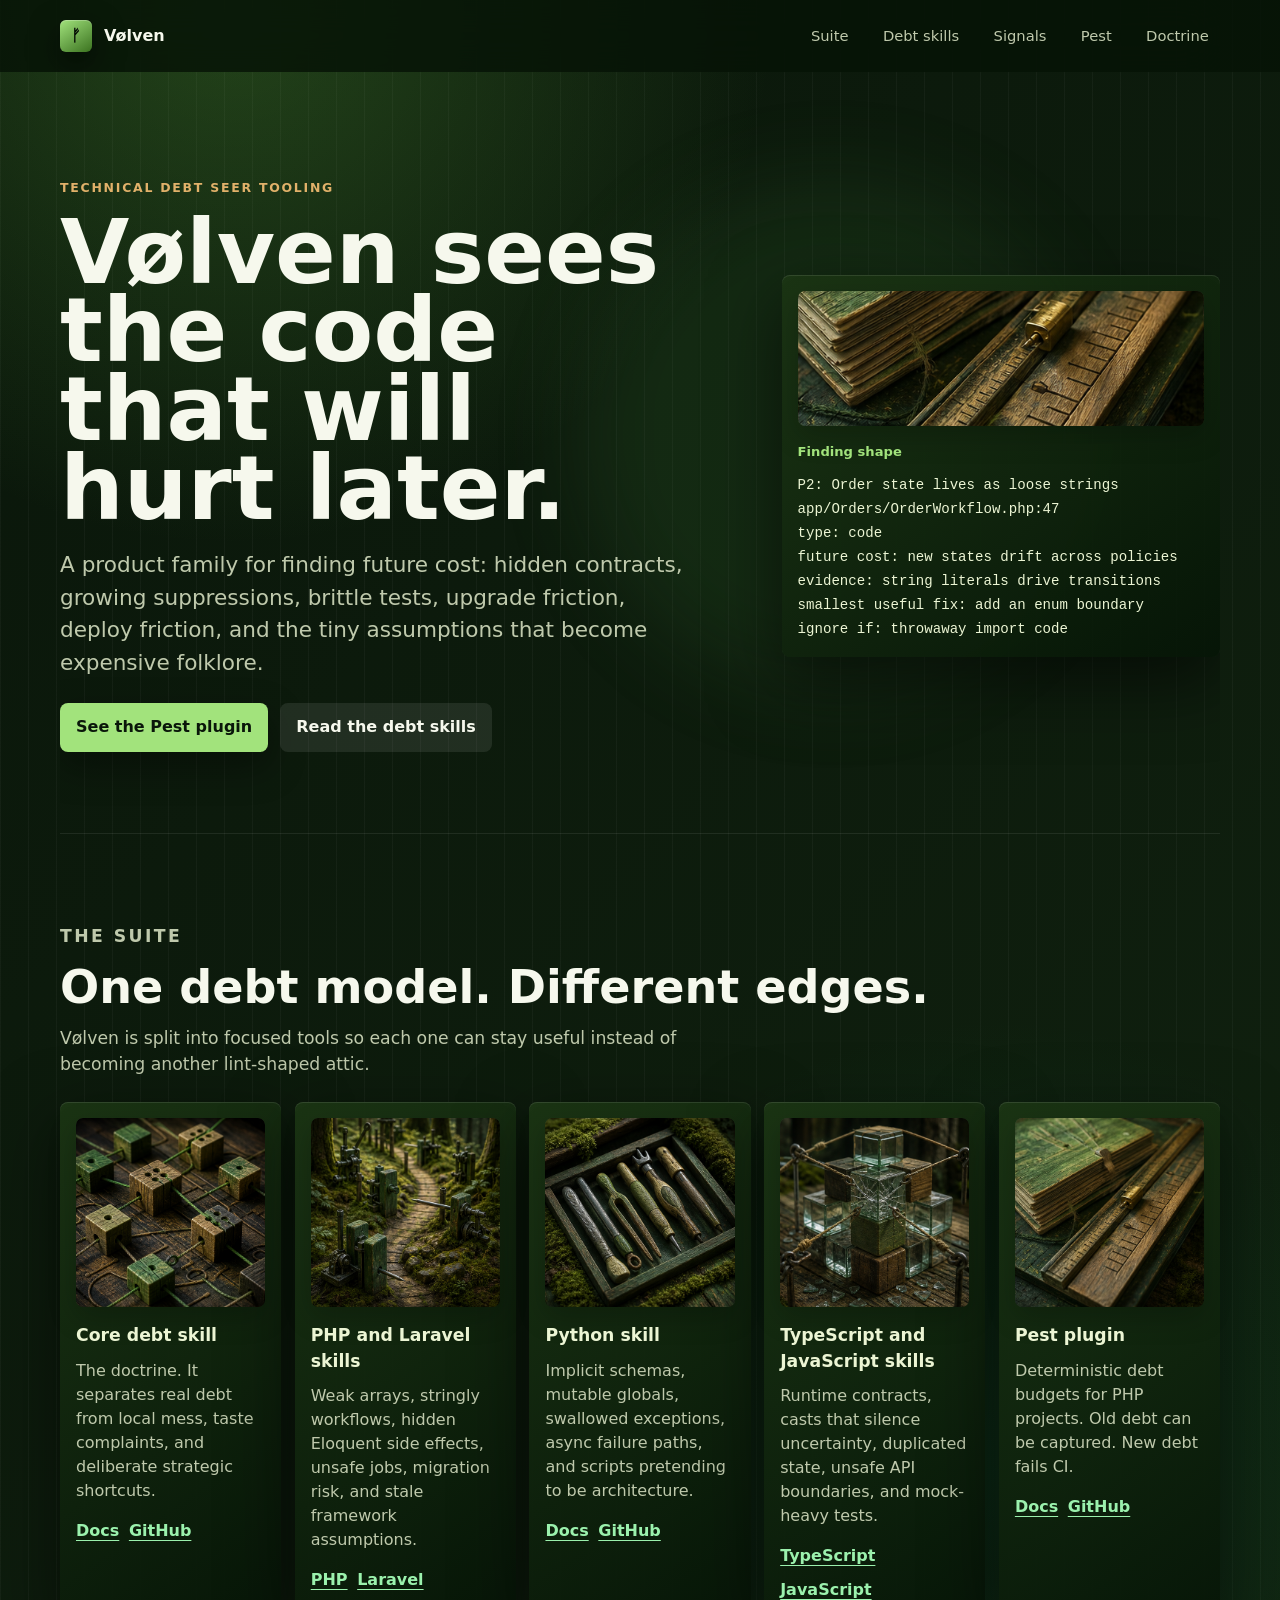
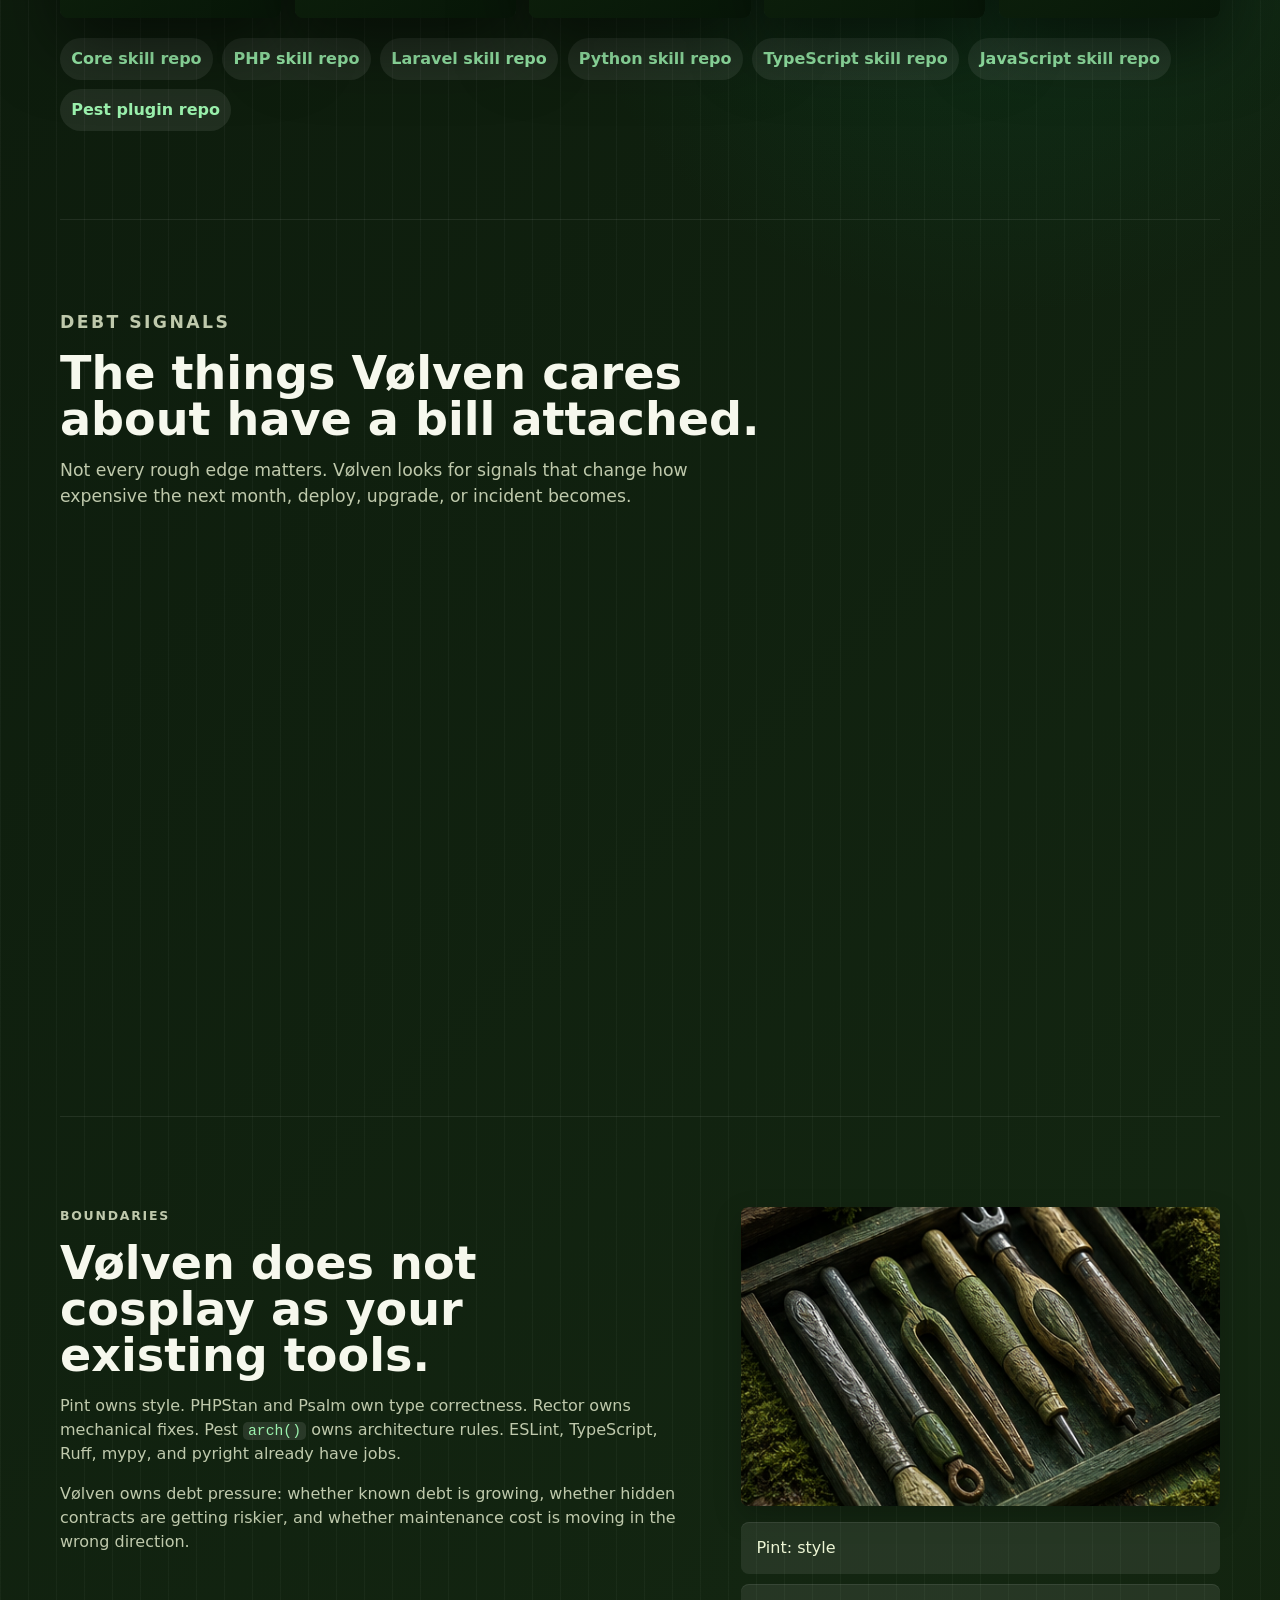
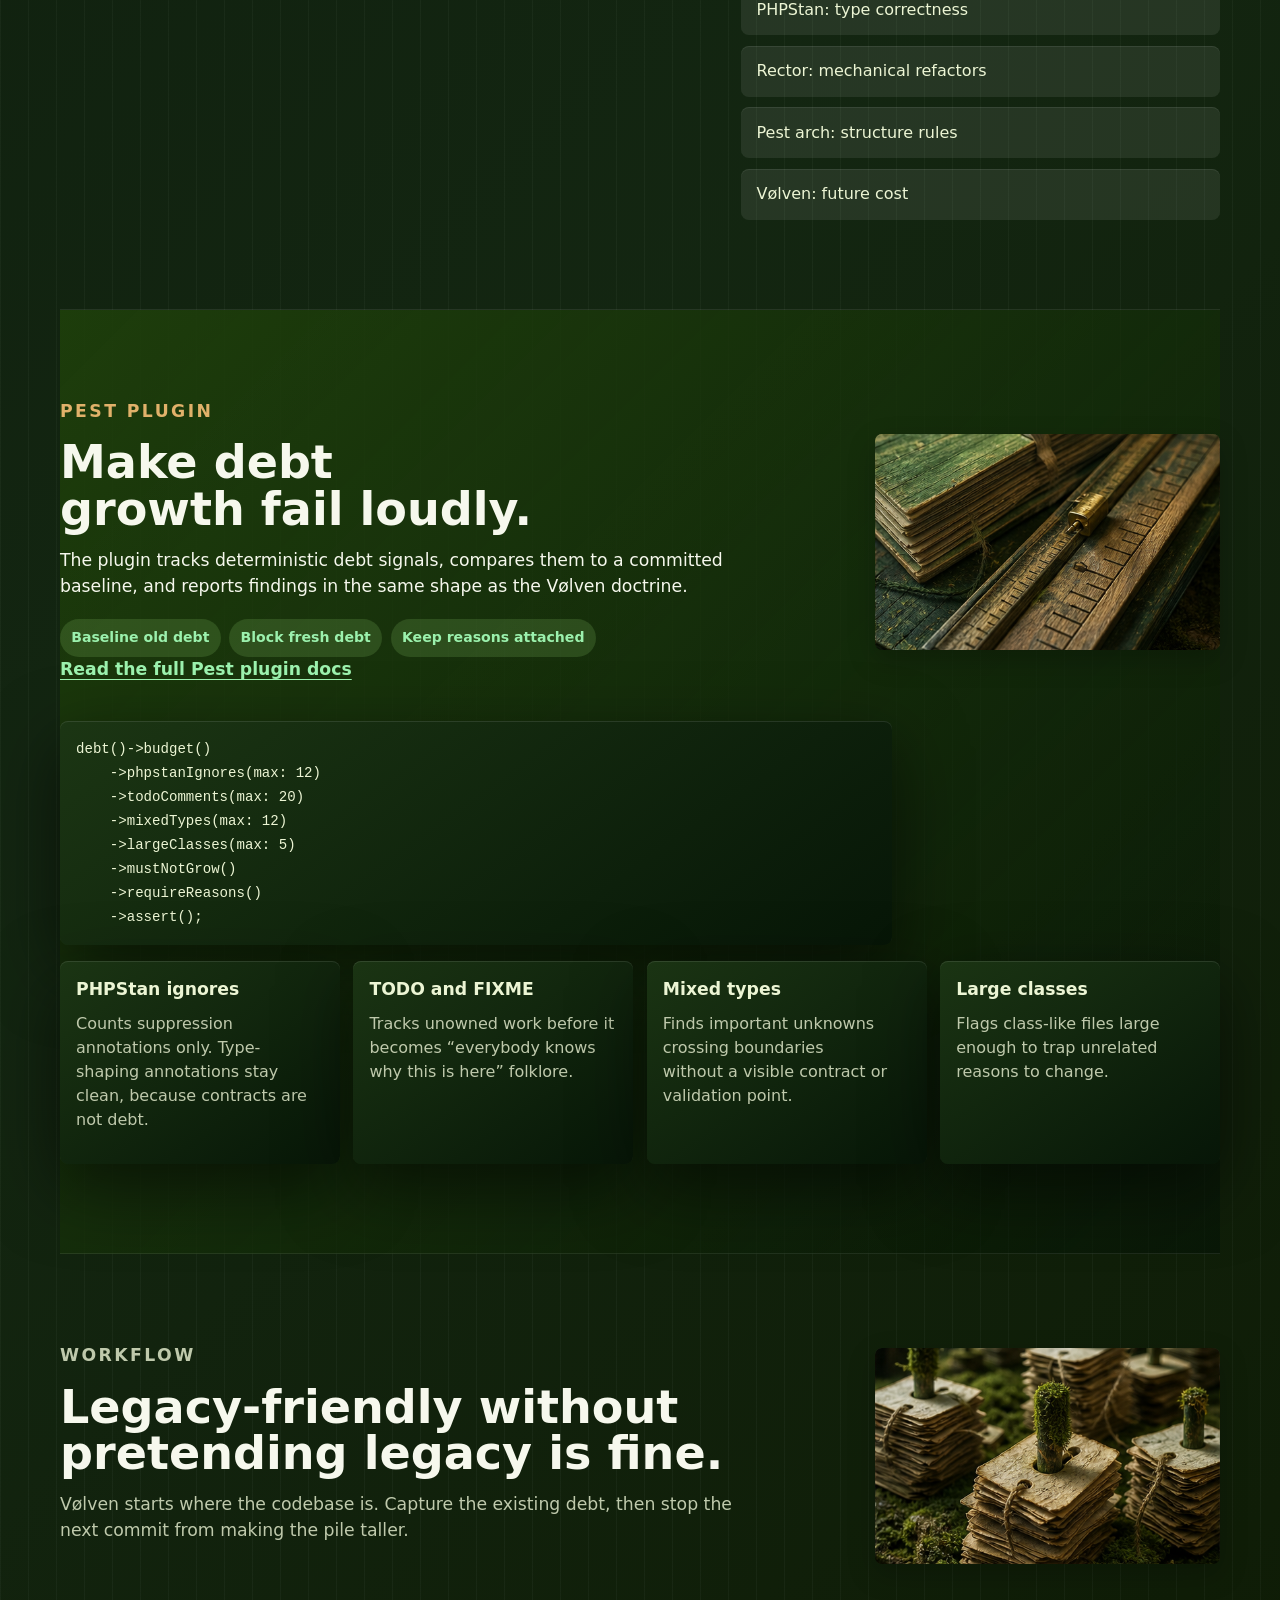
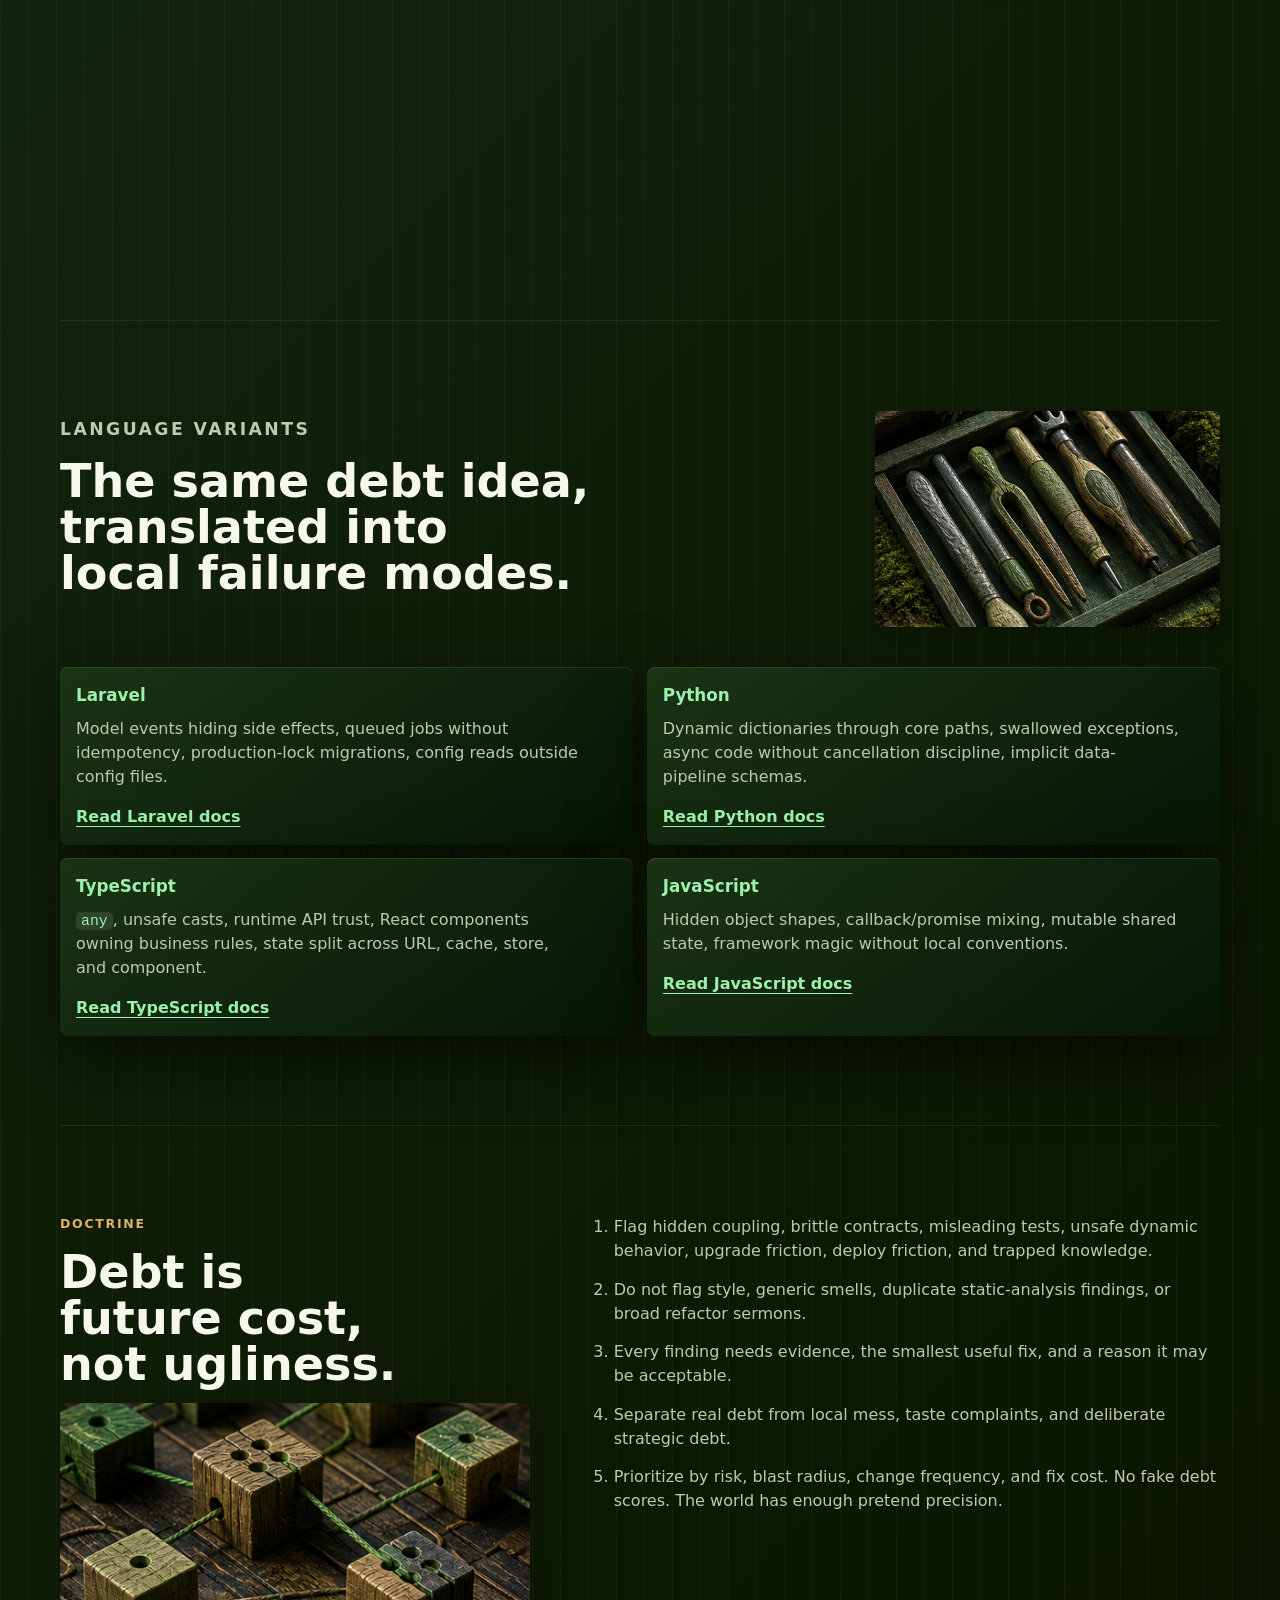
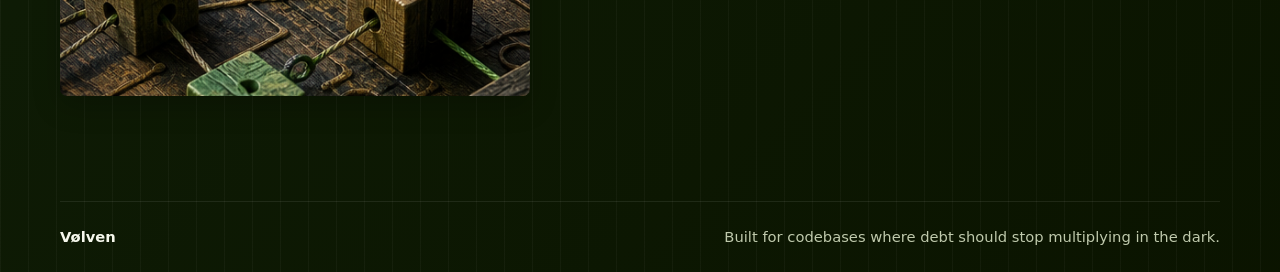
==== commit 2d9fc67d: "fix: improve docs readability - Convert visible Markdown backticks to inline code elements - Stack P" ====
--- a/index.html
+++ b/index.html
@@ -221,12 +221,12 @@
                 <article>
                     <span>02</span>
                     <h3>Baseline</h3>
-                    <p>Commit `.volven/debt-baseline.json` so existing debt is visible without blocking all progress.</p>
+                    <p>Commit <code>.volven/debt-baseline.json</code> so existing debt is visible without blocking all progress.</p>
                 </article>
                 <article>
                     <span>03</span>
                     <h3>Ratchet</h3>
-                    <p>Use `mustNotGrow()` to fail CI when new debt appears outside the agreed budget.</p>
+                    <p>Use <code>mustNotGrow()</code> to fail CI when new debt appears outside the agreed budget.</p>
                 </article>
                 <article>
                     <span>04</span>
@@ -257,7 +257,7 @@
                 </article>
                 <article>
                     <strong>TypeScript</strong>
-                    <p>`any`, unsafe casts, runtime API trust, React components owning business rules, state split across URL, cache, store, and component.</p>
+                    <p><code>any</code>, unsafe casts, runtime API trust, React components owning business rules, state split across URL, cache, store, and component.</p>
                     <a href="debt-skills/typescript.html">Read TypeScript docs</a>
                 </article>
                 <article>
--- a/assets/styles.css
+++ b/assets/styles.css
@@ -14,6 +14,7 @@
     --muted: oklch(0.820 0.040 122);
     --shadow: oklch(0.070 0.015 145 / 0.55);
     --radius: 8px;
+    --max: 1160px;
 }
 
 * {
@@ -28,6 +29,7 @@
 body {
     margin: 0;
     min-width: 320px;
+    overflow-x: hidden;
     background:
         linear-gradient(90deg, oklch(1 0 0 / 0.035) 1px, transparent 1px) 0 0 / 28px 28px,
         radial-gradient(circle at 18% 0%, oklch(0.620 0.150 138 / 0.34), transparent 34rem),
@@ -48,18 +50,31 @@
     font-family: "SFMono-Regular", Consolas, "Liberation Mono", monospace;
 }
 
+p code,
+li code,
+h3 code {
+    border-radius: 5px;
+    padding: 0.08rem 0.32rem;
+    background: oklch(1 0 0 / 0.10);
+    color: var(--fern-200);
+    font-size: 0.92em;
+}
+
 .site-header {
     position: sticky;
     top: 0;
     z-index: 10;
+    width: min(var(--max), calc(100% - 2rem));
+    margin: 0 auto;
     display: flex;
     align-items: center;
     justify-content: space-between;
     gap: 1rem;
-    padding: 1rem clamp(1rem, 4vw, 3rem);
+    padding: 1rem 0;
     background: oklch(0.175 0.035 145 / 0.84);
     backdrop-filter: blur(18px);
-    box-shadow: 0 1px 0 oklch(1 0 0 / 0.10);
+    box-shadow: 0 1px 0 oklch(1 0 0 / 0.10), 0 0 0 100vmax oklch(0.175 0.035 145 / 0.84);
+    clip-path: inset(0 -100vmax);
 }
 
 .brand,
@@ -67,6 +82,8 @@
     display: flex;
     align-items: center;
     gap: 0.75rem;
+    min-width: 0;
+    max-width: 100%;
 }
 
 .brand {
@@ -104,23 +121,28 @@
 .hero {
     position: relative;
     display: grid;
-    min-height: calc(100svh - 4.1rem);
+    width: min(var(--max), calc(100% - 2rem));
+    min-height: calc(92svh - 4.1rem);
+    margin: 0 auto;
     grid-template-columns: minmax(0, 1.08fr) minmax(20rem, 0.72fr);
     gap: clamp(2rem, 5vw, 5rem);
     align-items: center;
-    padding: clamp(3rem, 7vw, 7rem) clamp(1rem, 4vw, 3rem) clamp(2rem, 5vw, 4rem);
+    padding: clamp(3rem, 7vw, 7rem) 0 clamp(2rem, 5vw, 4rem);
     box-shadow: inset 0 -1px 0 oklch(1 0 0 / 0.08);
     overflow: hidden;
 }
 
 .doc-hero {
     display: grid;
-    min-height: 72svh;
+    width: min(var(--max), calc(100% - 2rem));
+    min-height: 62svh;
+    margin: 0 auto;
     grid-template-columns: minmax(0, 1fr) minmax(18rem, 0.55fr);
     gap: clamp(2rem, 5vw, 5rem);
     align-items: center;
-    padding: clamp(3rem, 7vw, 7rem) clamp(1rem, 4vw, 3rem) clamp(2rem, 5vw, 4rem);
+    padding: clamp(3rem, 7vw, 6rem) 0 clamp(2rem, 5vw, 4rem);
     box-shadow: inset 0 -1px 0 oklch(1 0 0 / 0.08);
+    overflow: hidden;
 }
 
 .hero::before {
@@ -139,6 +161,11 @@
 
 .hero > * {
     position: relative;
+    min-width: 0;
+}
+
+.doc-hero > * {
+    min-width: 0;
 }
 
 .hero-inner {
@@ -165,7 +192,7 @@
 h1 {
     max-width: 13ch;
     margin-bottom: 1.35rem;
-    font-size: clamp(4rem, 9vw, 8.6rem);
+    font-size: clamp(3.2rem, 7vw, 5.8rem);
     line-height: 0.88;
     letter-spacing: 0;
     text-wrap: balance;
@@ -173,7 +200,7 @@
 
 h2 {
     margin-bottom: 1rem;
-    font-size: clamp(2rem, 4vw, 4rem);
+    font-size: clamp(2rem, 3.6vw, 3.25rem);
     line-height: 1;
     letter-spacing: 0;
     text-wrap: balance;
@@ -295,7 +322,9 @@
 }
 
 .section {
-    padding: clamp(3rem, 7vw, 6rem) clamp(1rem, 4vw, 3rem);
+    width: min(var(--max), calc(100% - 2rem));
+    margin: 0 auto;
+    padding: clamp(3rem, 7vw, 6rem) 0;
     box-shadow: inset 0 -1px 0 oklch(1 0 0 / 0.08);
 }
 
@@ -403,8 +432,86 @@
 }
 
 .doc-section {
-    max-width: 62rem;
+    max-width: min(var(--max), calc(100% - 2rem));
     margin: clamp(2rem, 5vw, 4rem) auto;
+    padding: clamp(2rem, 4vw, 3rem);
+}
+
+.doc-section.wide {
+    max-width: min(var(--max), calc(100% - 2rem));
+}
+
+.doc-layout {
+    display: grid;
+    grid-template-columns: minmax(0, 0.76fr) minmax(13rem, 0.24fr);
+    gap: clamp(2rem, 5vw, 4rem);
+    align-items: start;
+}
+
+.doc-nav {
+    position: sticky;
+    top: 5.25rem;
+    display: grid;
+    gap: 0.55rem;
+}
+
+.doc-nav a {
+    padding: 0.55rem 0.7rem;
+    border-radius: 6px;
+    background: oklch(1 0 0 / 0.07);
+    text-decoration: none;
+}
+
+.doc-callout,
+.example-card,
+.signal-list article {
+    border-radius: var(--radius);
+    background: oklch(1 0 0 / 0.07);
+    box-shadow: inset 0 1px 0 oklch(1 0 0 / 0.08);
+}
+
+.doc-callout,
+.example-card,
+.signal-list article {
+    padding: 1rem;
+}
+
+.doc-callout {
+    margin: 1.25rem 0;
+}
+
+.signal-list,
+.example-grid {
+    display: grid;
+    gap: 1rem;
+}
+
+.signal-list {
+    grid-template-columns: repeat(2, minmax(0, 1fr));
+}
+
+.example-grid {
+    grid-template-columns: repeat(3, minmax(0, 1fr));
+}
+
+.pest-doc .signal-list,
+.pest-doc .example-grid {
+    grid-template-columns: 1fr;
+}
+
+.pest-doc .signal-list article,
+.pest-doc .example-card {
+    padding: 1.15rem;
+}
+
+.pest-doc .example-card pre {
+    margin-top: 0.85rem;
+}
+
+.doc-section pre + p,
+.doc-section p + pre,
+.doc-section ul + pre {
+    margin-top: 1rem;
 }
 
 .doc-section h2:not(:first-child) {
@@ -548,9 +655,11 @@
 
 footer {
     display: flex;
+    width: min(var(--max), calc(100% - 2rem));
+    margin: 0 auto;
     justify-content: space-between;
     gap: 1rem;
-    padding: 1.5rem clamp(1rem, 4vw, 3rem);
+    padding: 1.5rem 0;
     font-size: 0.92rem;
 }
 
@@ -637,7 +746,8 @@
     .split,
     .doctrine,
     .pest-layout,
-    .section-intro {
+    .section-intro,
+    .doc-layout {
         grid-template-columns: 1fr;
     }
 
@@ -645,8 +755,14 @@
     .signal-grid,
     .budget-grid,
     .workflow-steps,
-    .doc-grid {
+    .doc-grid,
+    .signal-list,
+    .example-grid {
         grid-template-columns: repeat(2, minmax(0, 1fr));
+    }
+
+    .doc-nav {
+        position: static;
     }
 
     .pest-points {
@@ -668,7 +784,22 @@
     }
 
     h1 {
-        font-size: clamp(3.1rem, 19vw, 4.8rem);
+        max-width: 100%;
+        font-size: clamp(2.75rem, 14vw, 3.4rem);
+    }
+
+    .hero-copy {
+        font-size: 1.08rem;
+    }
+
+    .hero-actions {
+        display: grid;
+        grid-template-columns: 1fr;
+        max-width: 100%;
+    }
+
+    .button {
+        width: 100%;
     }
 
     .suite-grid,
@@ -676,7 +807,9 @@
     .budget-grid,
     .workflow-steps,
     .variant-list,
-    .doc-grid {
+    .doc-grid,
+    .signal-list,
+    .example-grid {
         grid-template-columns: 1fr;
     }
 
